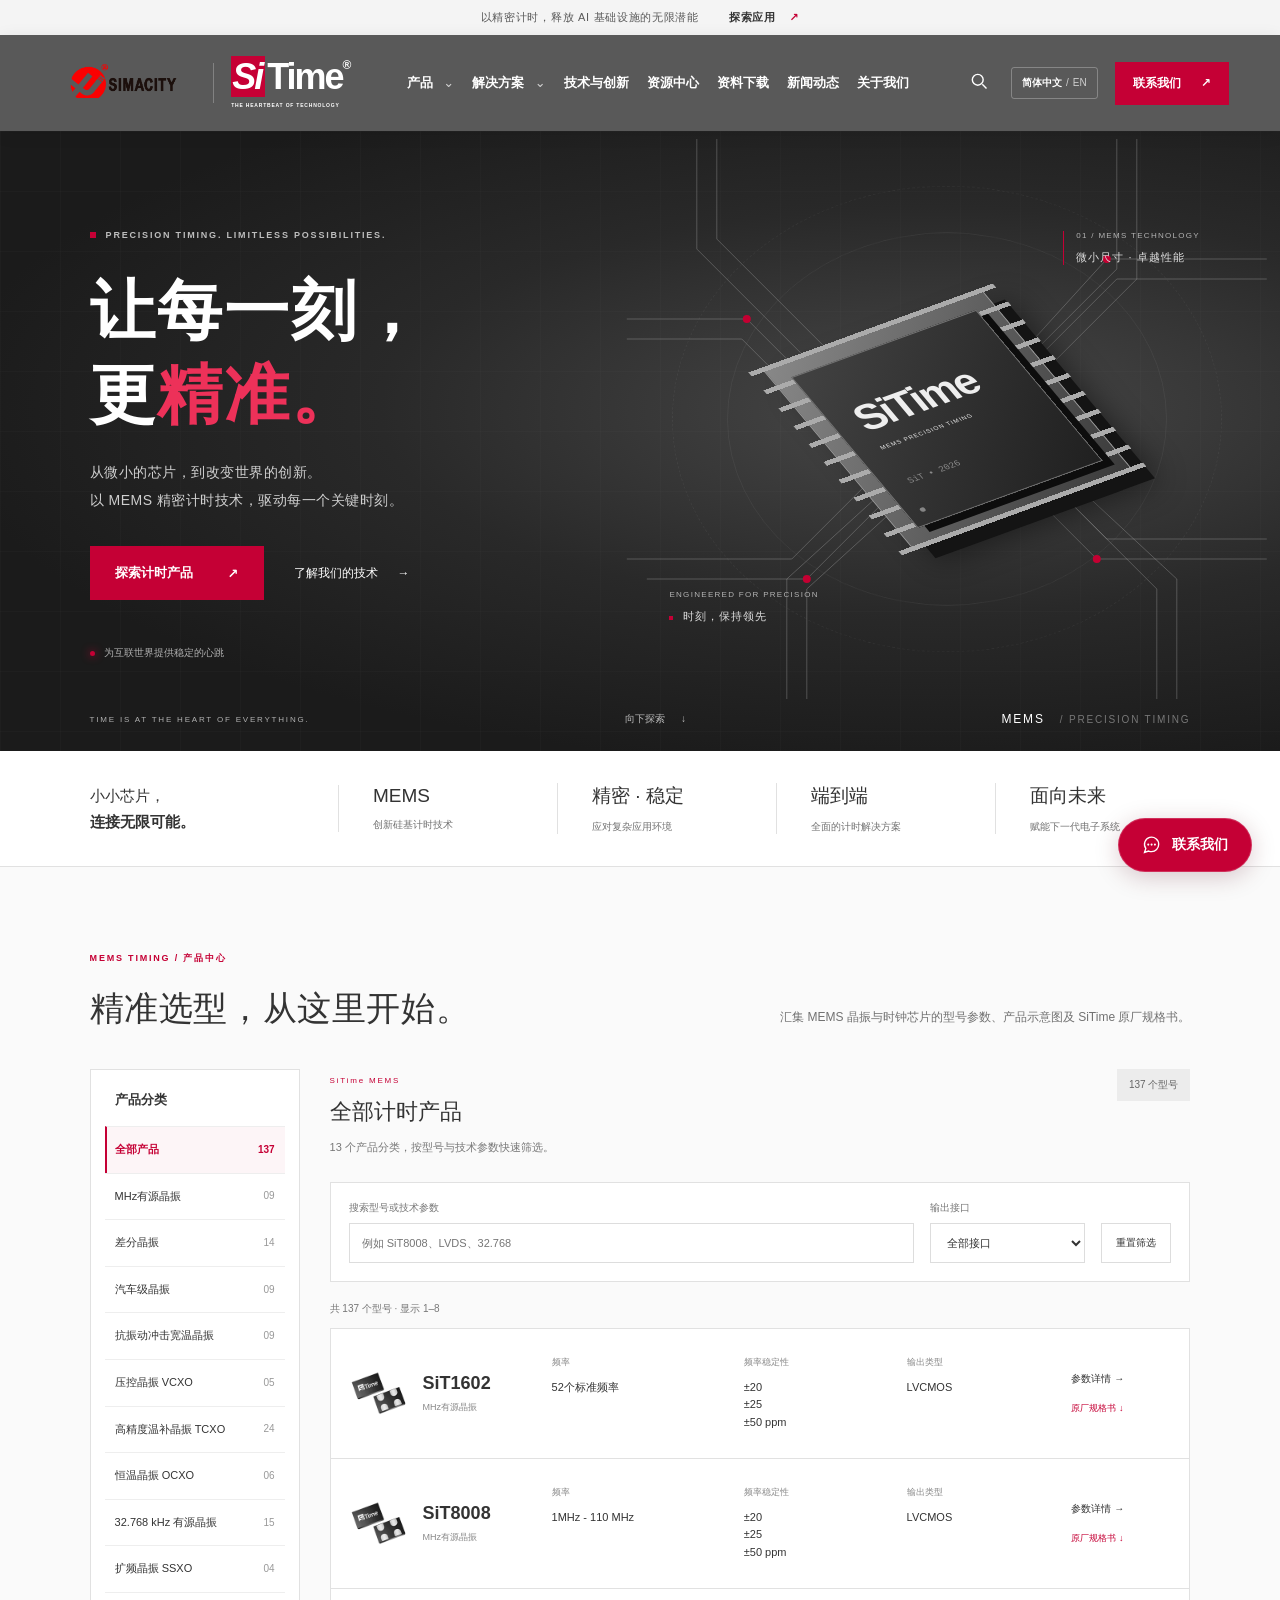
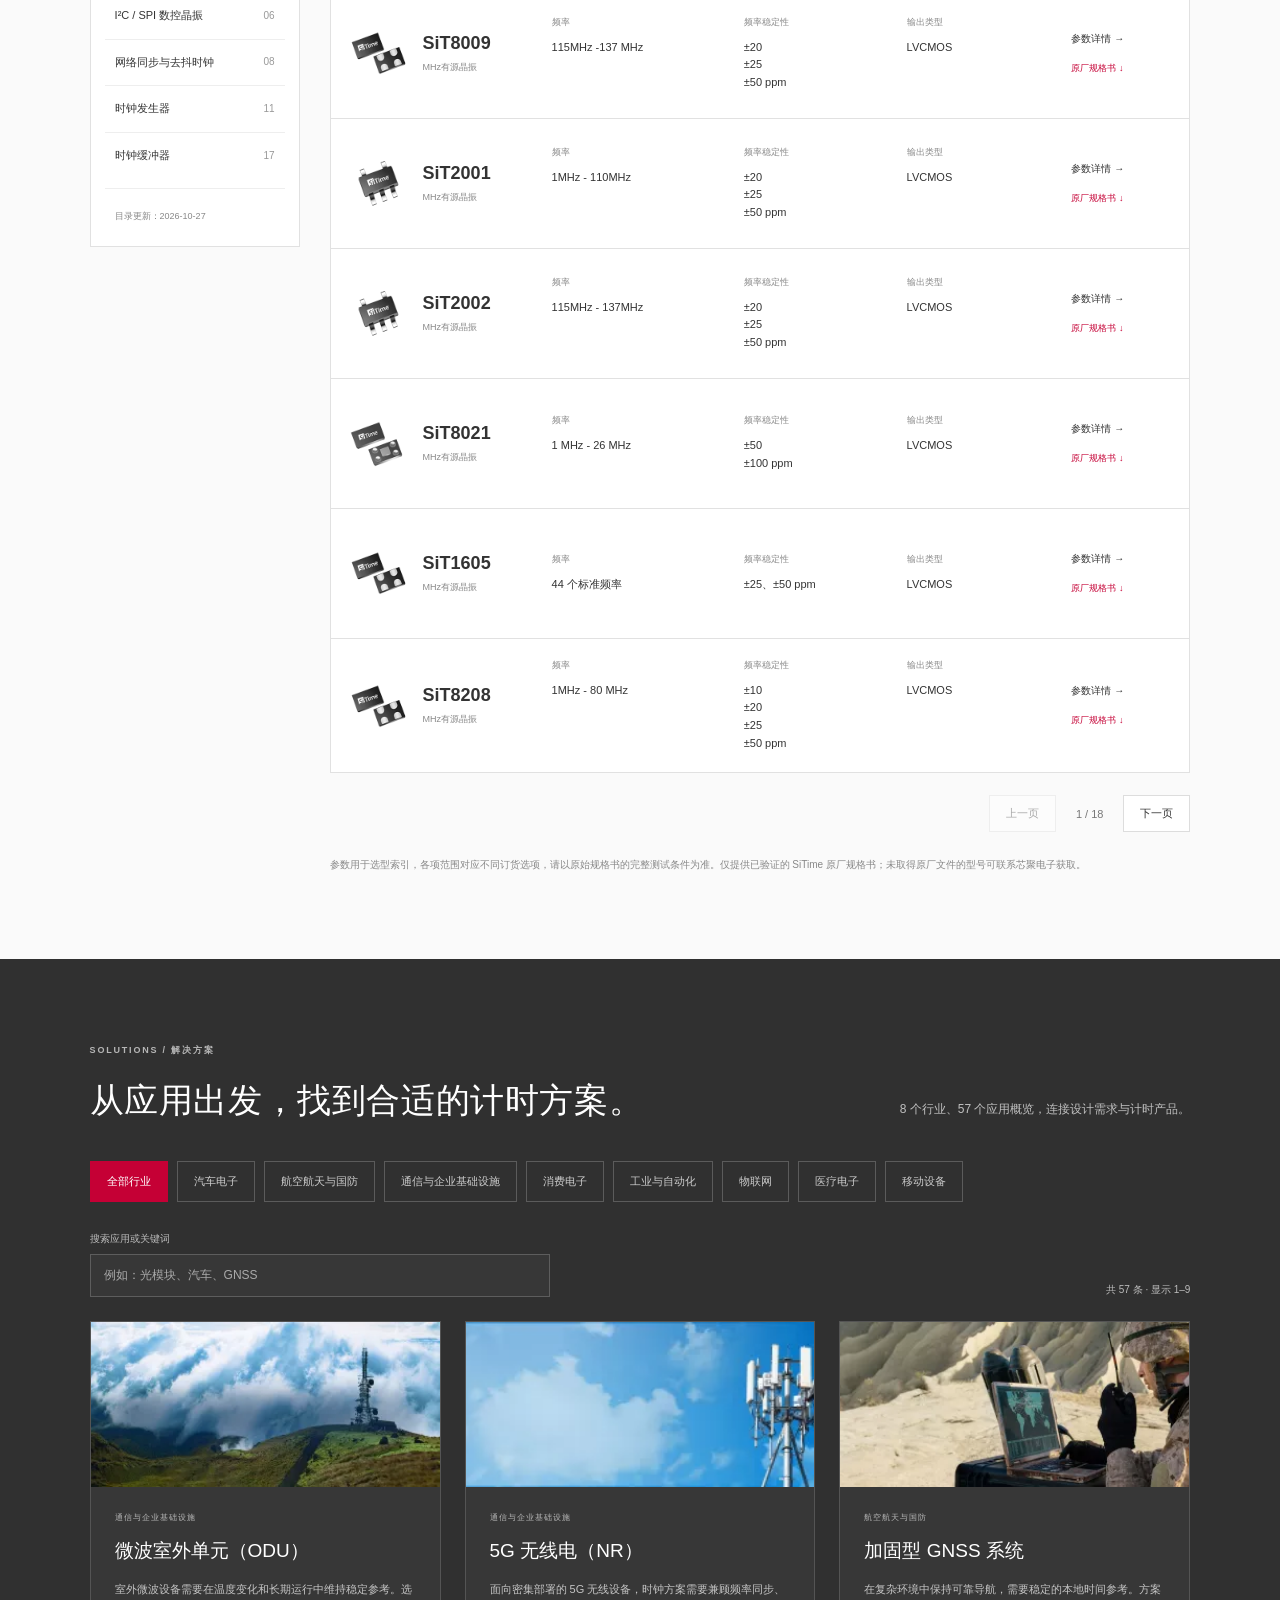
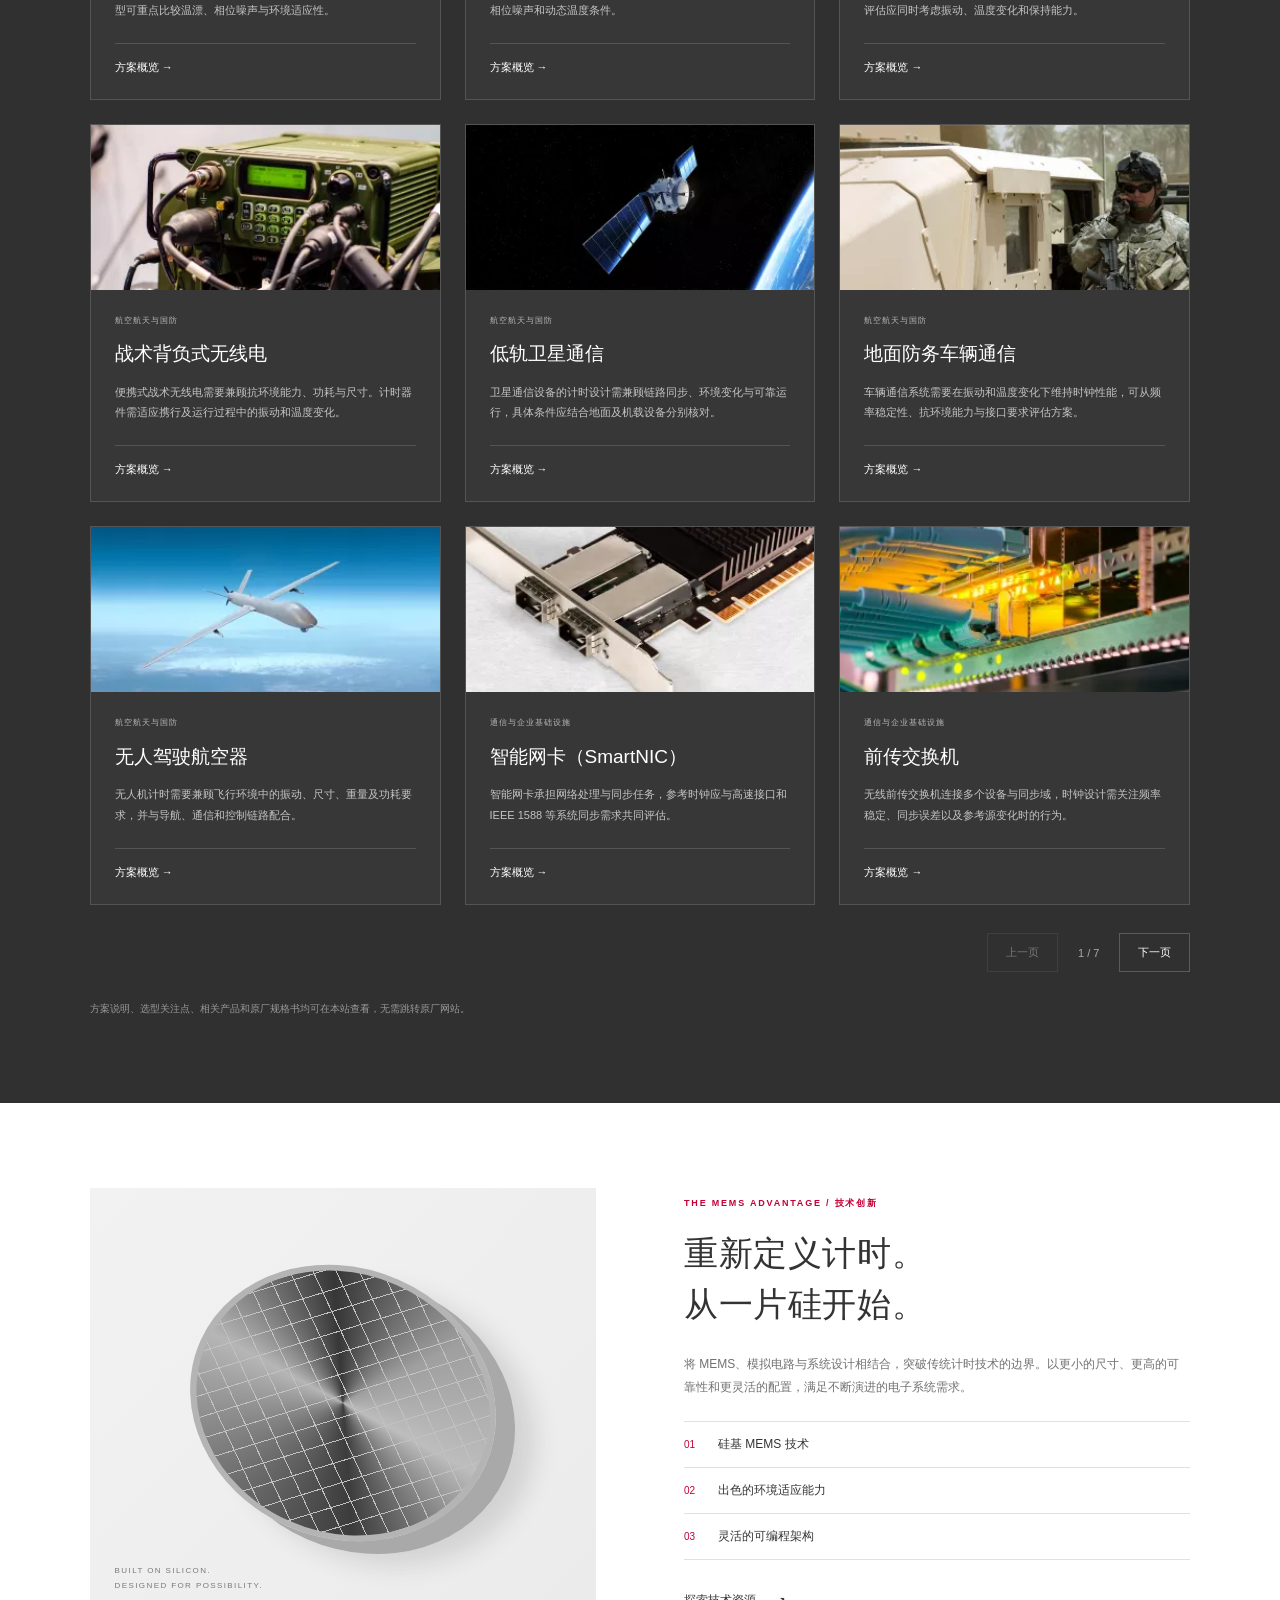
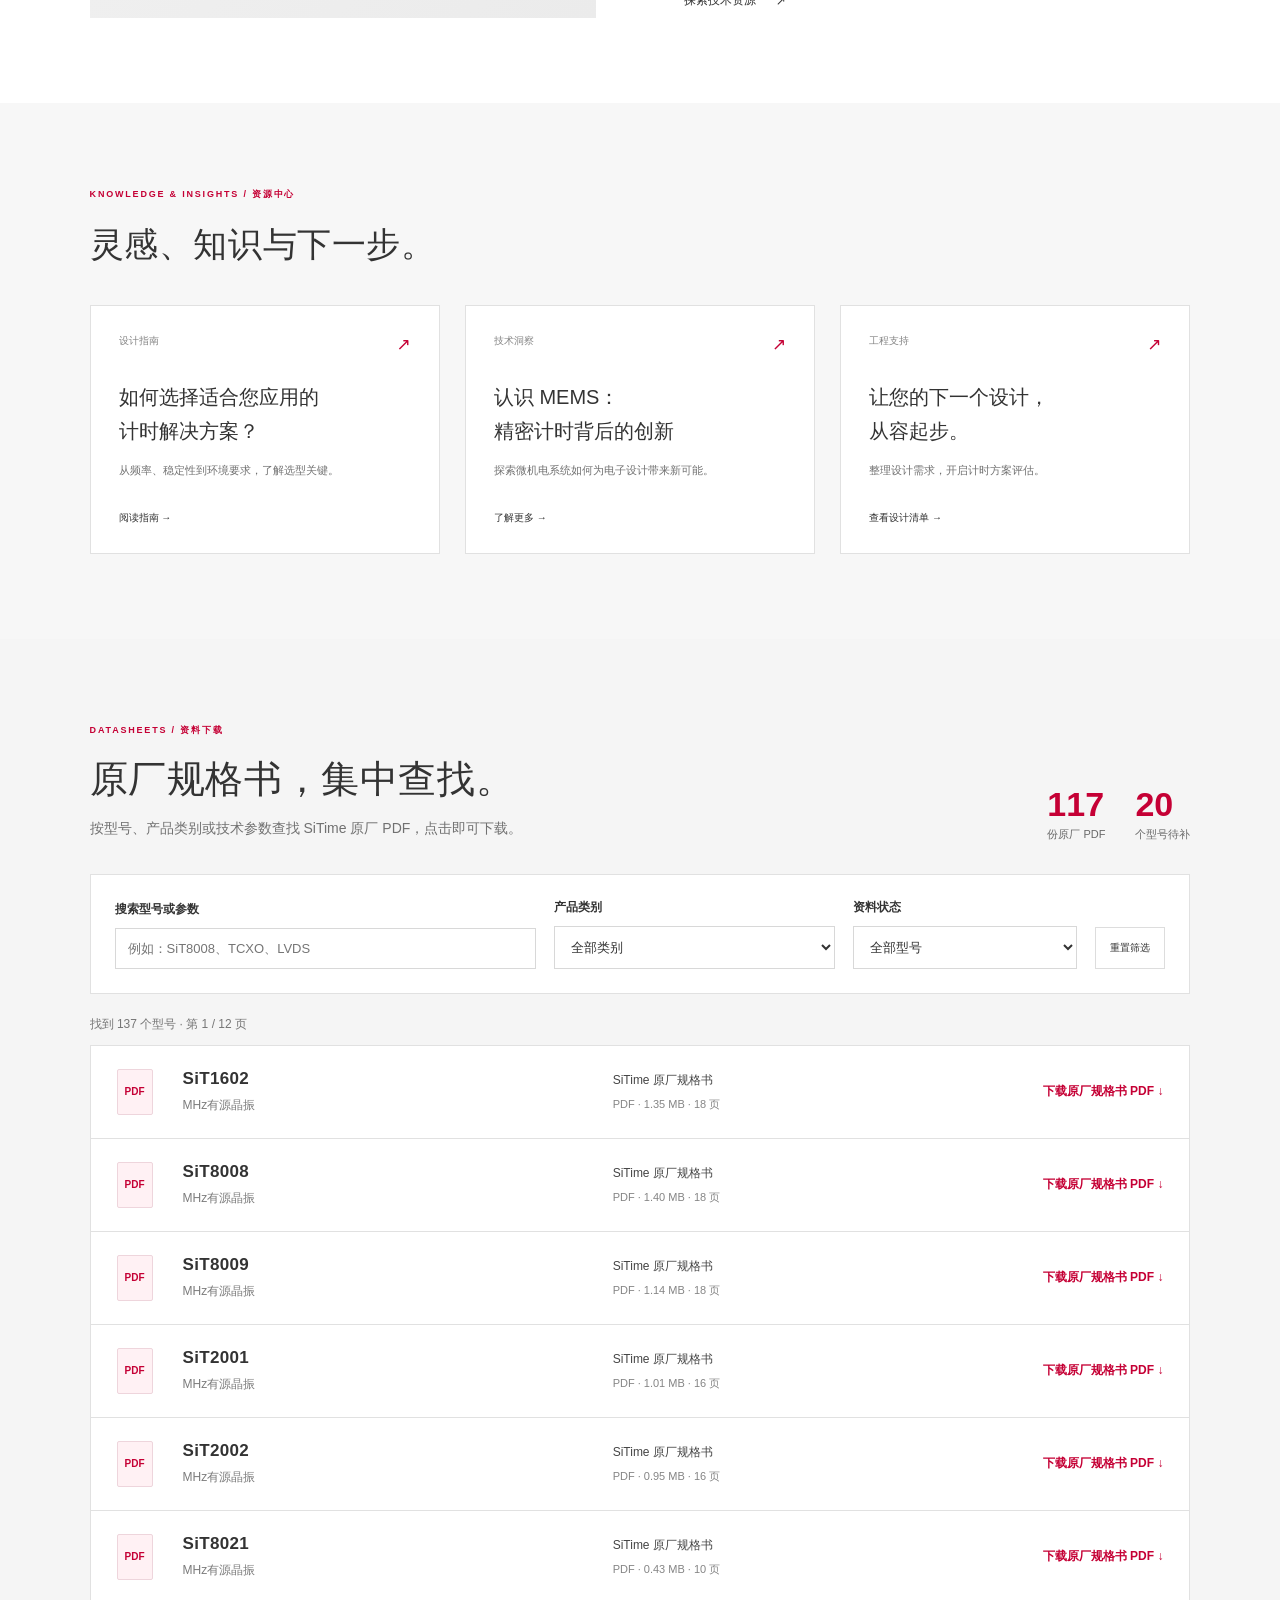
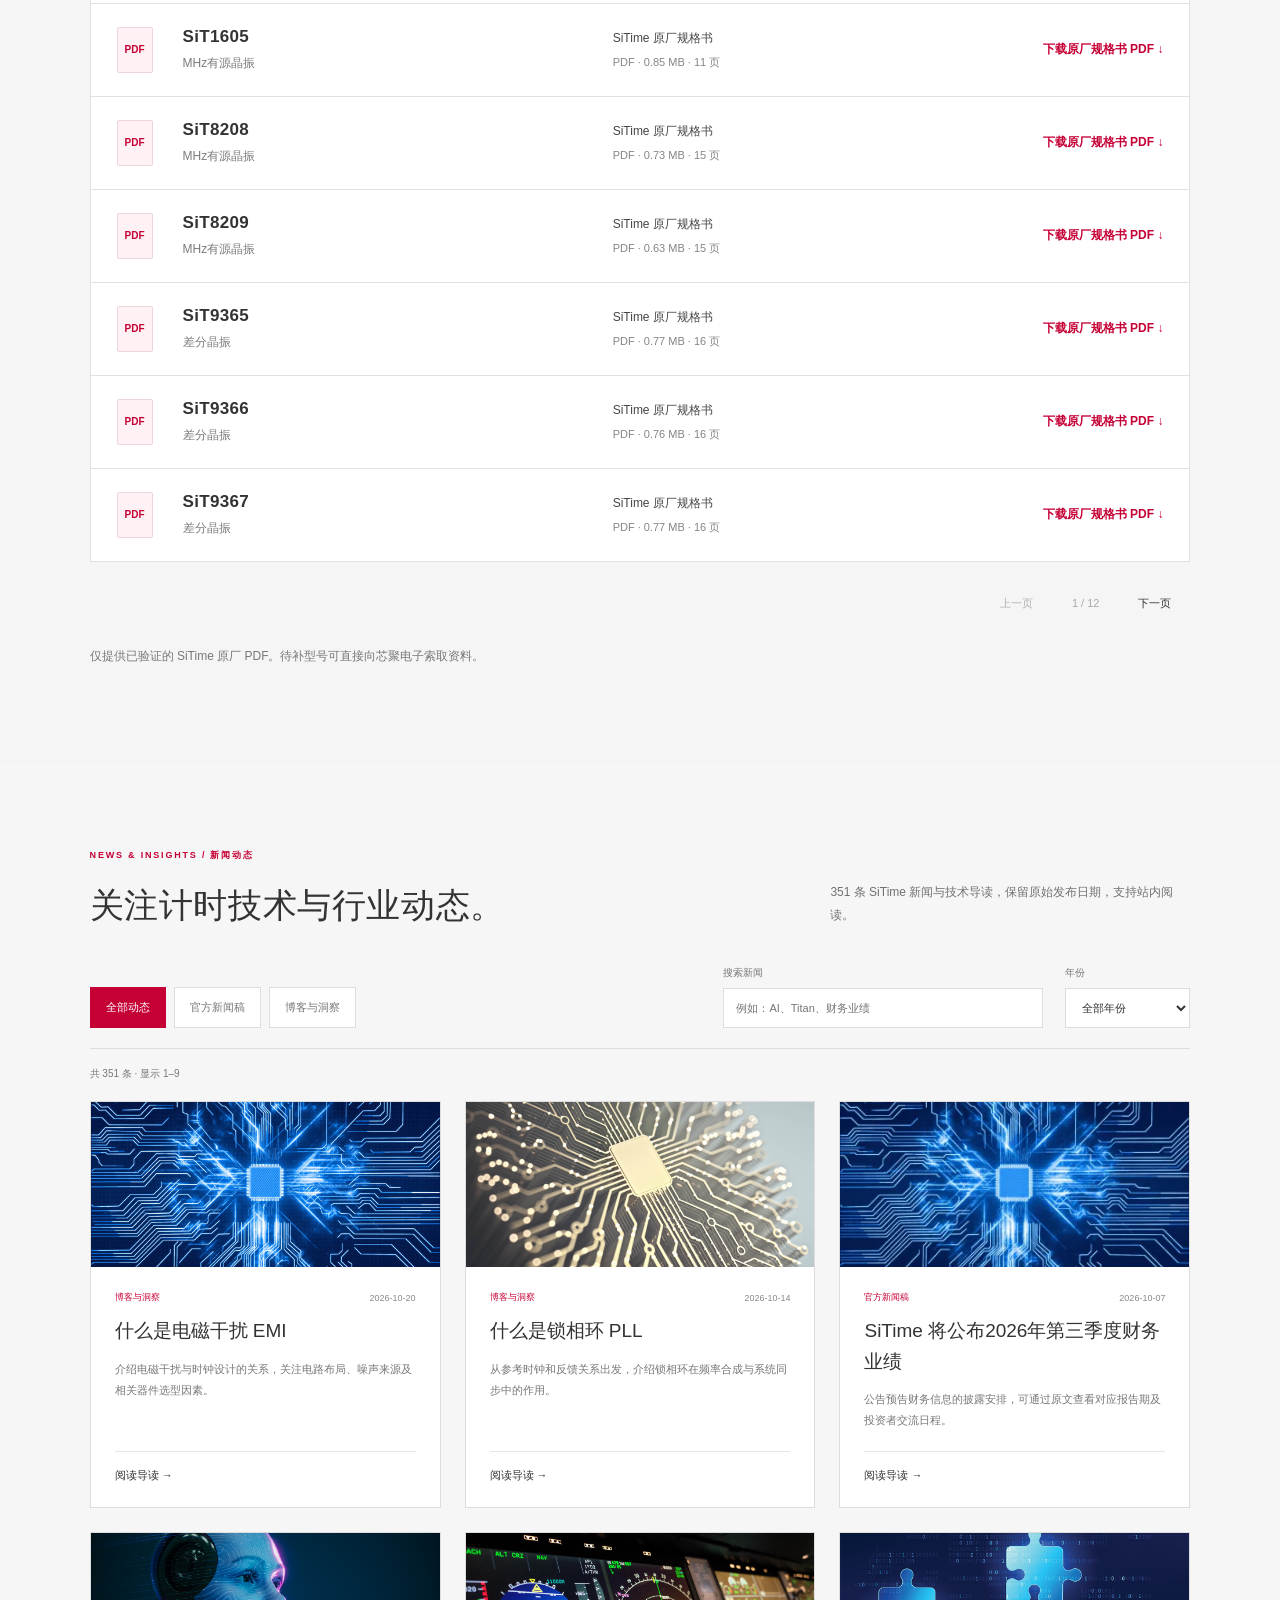
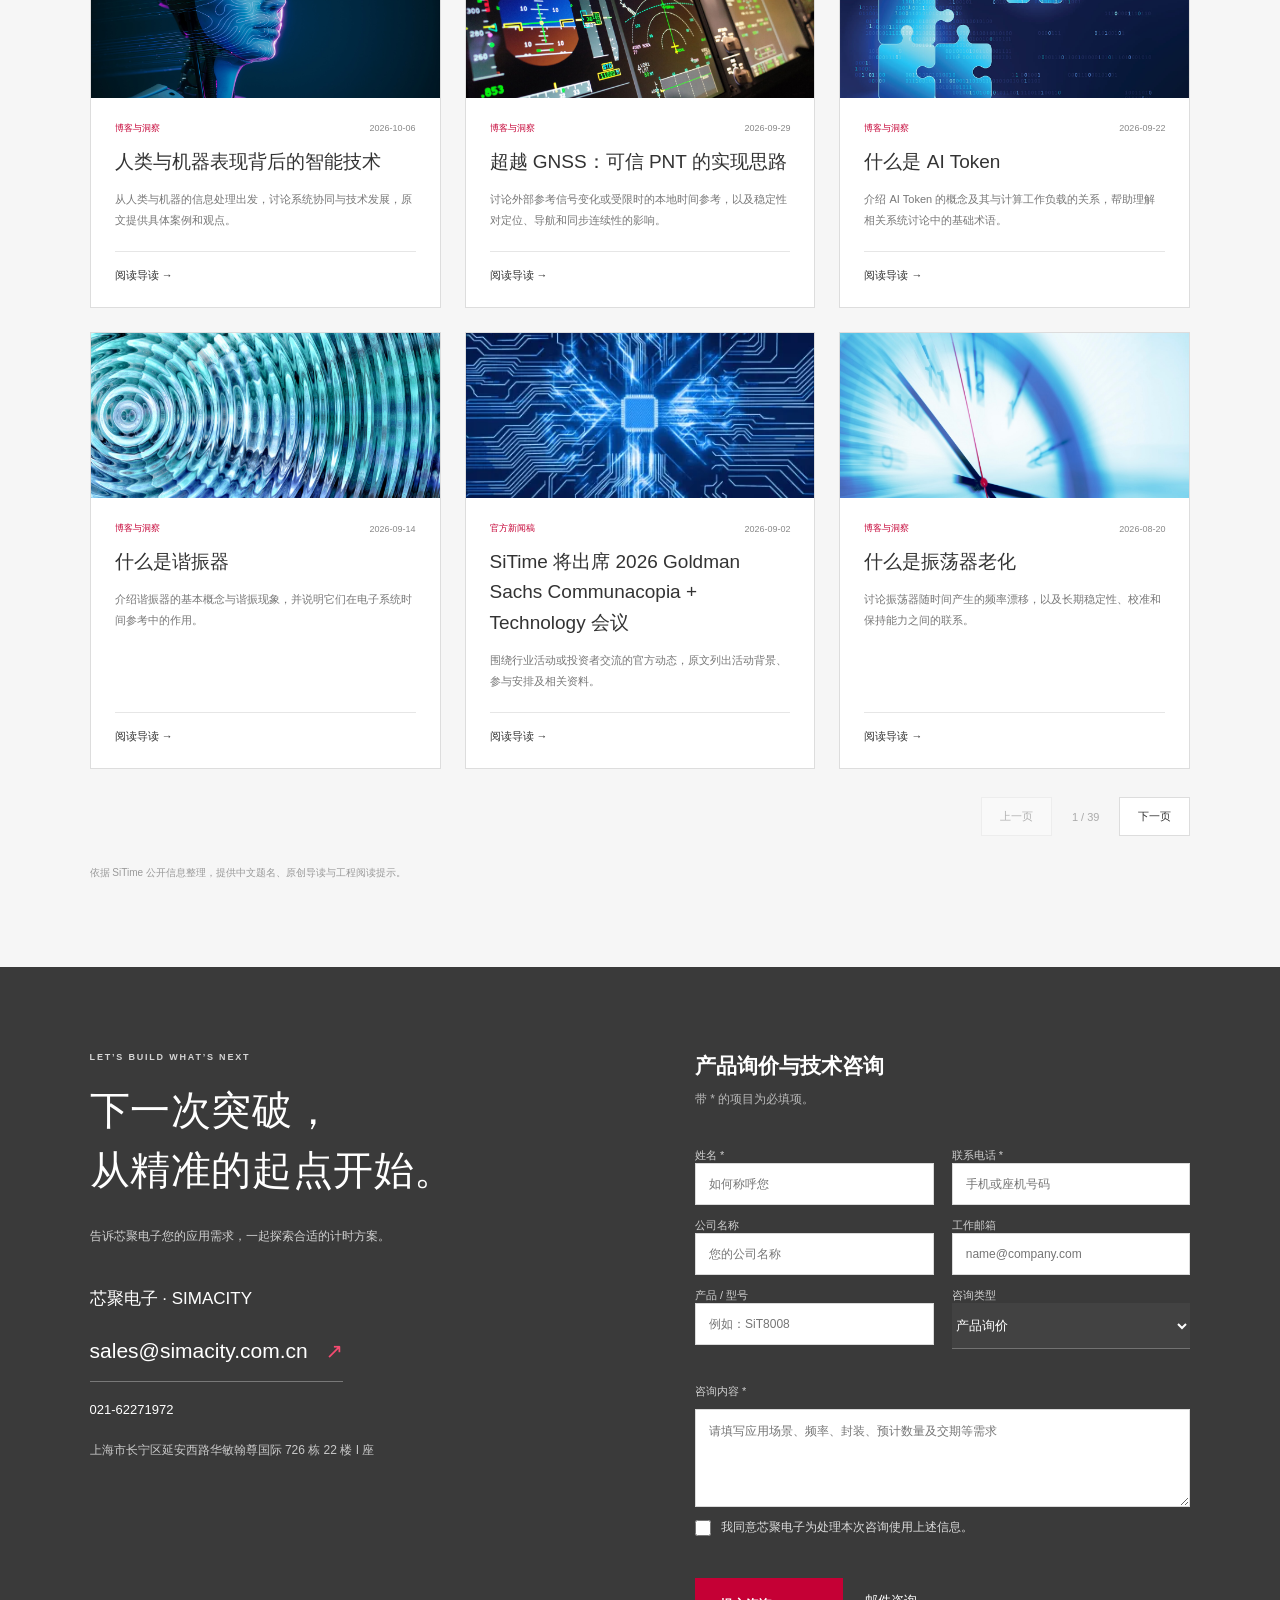
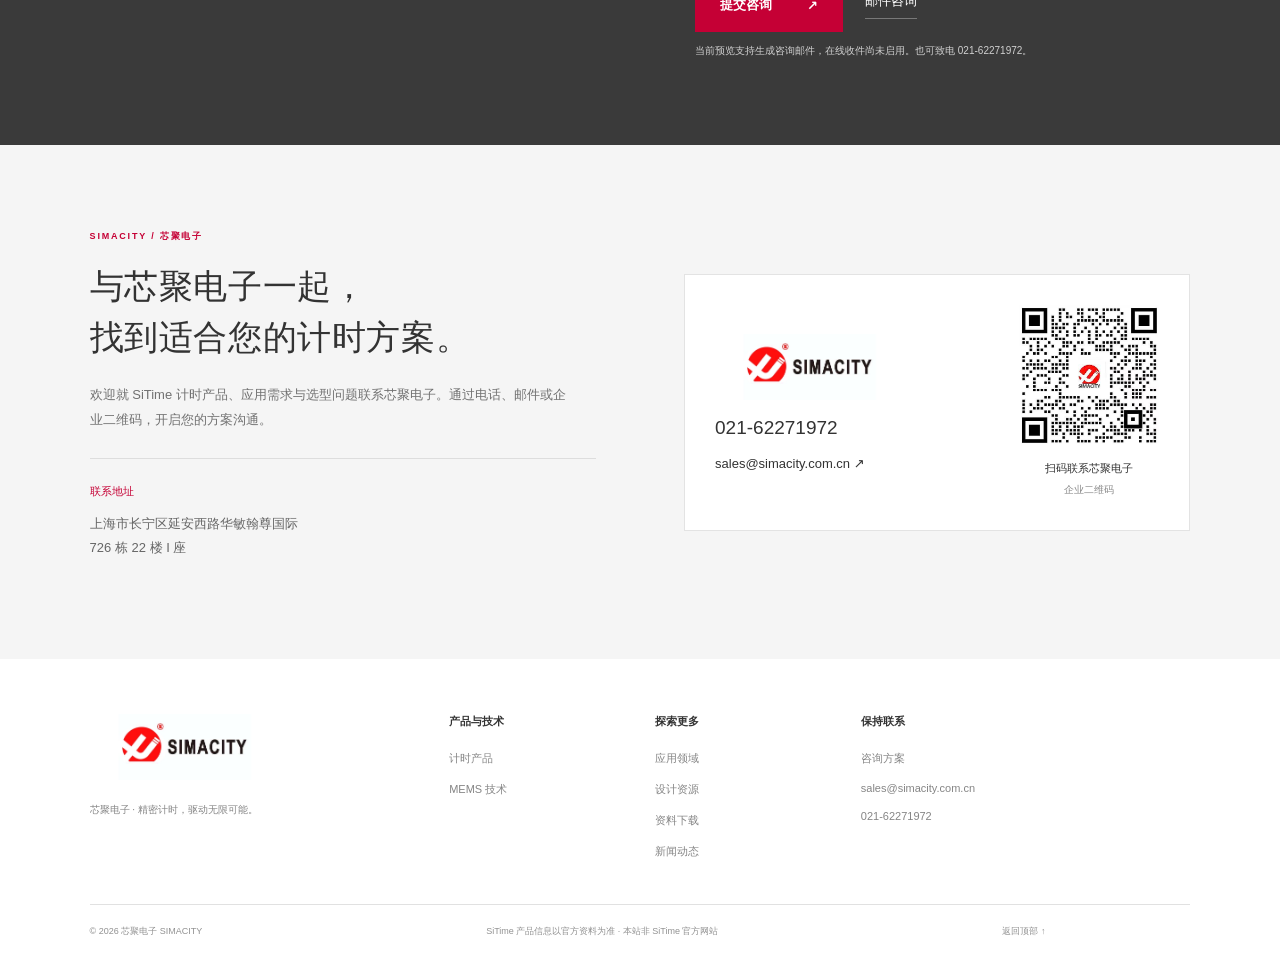
==== index.html @ cfc02233 "Build bilingual SiTime detail pages and production SEO for sitime-cn.com" ====
<!doctype html>
<html lang="zh-CN">
<head>
<meta charset="utf-8"><meta name="viewport" content="width=device-width, initial-scale=1">
<meta name="description" content="上海芯聚电子提供SiTime MEMS硅晶振、可编程振荡器、差分晶振、TCXO、OCXO等频率控制产品，支持型号查询、技术选型、规格书下载、替代型号推荐、现货询价及按需频率烧录服务。">
<title>SiTime中国官方代理商 | MEMS硅晶振、振荡器、TCXO、OCXO | 上海芯聚电子</title>

<link rel="stylesheet" href="styles.css">
<script defer src="i18n.js"></script>
<script defer src="site-assets.js"></script>
<script defer src="reading-data.js"></script>
<script defer src="reading-guide.js"></script>
<script defer src="catalog-data.js"></script>
<script defer src="content-data.js"></script>
<script defer src="app.js"></script>
<script defer src="site-pages-config.js"></script>
<script defer src="page-links.js"></script>
<script defer src="catalog.js"></script>
<script defer src="content.js"></script>
<script defer src="inquiry-config.js"></script>
<script defer src="inquiry.js"></script>
<script defer src="downloads.js"></script>
<script defer src="local-routes.js"></script>
</head>
<body>
<div class="announcement">以精密计时，释放 AI 基础设施的无限潜能 <a href="#applications">探索应用 <span>↗</span></a></div>
<header class="header"><div class="brand-pair"><a class="simacity-brand" href="#about" aria-label="芯聚电子 SIMACITY"><img src="[data-uri]" alt="芯聚电子 SIMACITY Logo" width="2126" height="740"></a><span class="brand-divider" aria-hidden="true"></span><a class="logo" href="#" aria-label="SiTime 首页"><em>Si</em>Time<span>®</span><small>THE HEARTBEAT OF TECHNOLOGY</small></a></div><button class="menu-toggle" aria-expanded="false" aria-controls="navigation" aria-label="打开导航">☰</button><nav id="navigation" aria-label="主导航"><a href="#products">产品 <span>⌄</span></a><a href="#applications">解决方案 <span>⌄</span></a><a href="#technology">技术与创新</a><a href="#resources">资源中心</a><a href="#downloads">资料下载</a><a href="#news">新闻动态</a><a href="#about">关于我们</a></nav><div class="nav-actions"><button id="search-open" aria-label="搜索产品"><svg width="20" height="20" viewBox="0 0 24 24" fill="none" stroke="currentColor" stroke-width="1.7"><circle cx="10.5" cy="10.5" r="6.5"/><path d="m16 16 5 5"/></svg></button><button type="button" class="language" data-language-toggle aria-label="切换到英文版 / Switch to English"><span data-language-zh class="active">简体中文</span><span aria-hidden="true"> / </span><span data-language-en>EN</span></button><a class="button small" href="#contact">联系我们 <span>↗</span></a></div></header>
<main>
<section class="hero" aria-labelledby="hero-title"><div class="hero-grid"></div><div class="hero-copy"><div class="eyebrow"><span></span> PRECISION TIMING. LIMITLESS POSSIBILITIES.</div><h1 id="hero-title">让每一刻，<br>更<span>精准。</span></h1><p>从微小的芯片，到改变世界的创新。<br>以 MEMS 精密计时技术，驱动每一个关键时刻。</p><div class="hero-buttons"><a class="button" href="#products">探索计时产品 <span>↗</span></a><a class="text-link" href="#technology">了解我们的技术 <span>→</span></a></div><div class="hero-note"><span class="pulse"></span> 为互联世界提供稳定的心跳</div></div>
<div class="chip-art" aria-label="MEMS 精密计时芯片示意"><div class="orb orb-one"></div><div class="orb orb-two"></div><svg class="circuit" viewBox="0 0 640 560" fill="none"><g stroke="#a2a2a2" stroke-opacity=".38"><path d="M0 180h120l110 110M20 440h160l100-100M640 120H480L380 230M640 420H470L360 310M70 0v110l150 150M510 0v140L400 250M160 560V440l110-100M550 560V440L410 310"/><path d="M0 200h115l110 110M0 420h165l100-100M640 140H490L390 240M640 400H480L370 290M90 0v100l140 140M490 0v130L380 240M180 560V450l110-100M530 560V450L390 310"/></g><g fill="#c40032"><circle cx="120" cy="180" r="4"/><circle cx="480" cy="120" r="4"/><circle cx="180" cy="440" r="4"/><circle cx="470" cy="420" r="4"/></g></svg><div class="chip-platform"><div class="chip-pins"></div><div class="chip"><span class="chip-brand">SiTime</span><span class="chip-model">MEMS PRECISION TIMING</span><span class="chip-code">SiT • 2026</span><i></i></div></div><div class="art-label label-one"><span>01 / MEMS TECHNOLOGY</span><b>微小尺寸 · 卓越性能</b></div><div class="art-label label-two"><span>ENGINEERED FOR PRECISION</span><b><i></i> 时刻，保持领先</b></div></div><div class="hero-bottom"><span>TIME IS AT THE HEART OF EVERYTHING.</span><a href="#intro">向下探索 <span>↓</span></a><span>MEMS <i>/ PRECISION TIMING</i></span></div></section>
<section class="trust-strip" id="intro"><p>小小芯片，<br><strong>连接无限可能。</strong></p><div><strong>MEMS</strong><span>创新硅基计时技术</span></div><div><strong>精密 · 稳定</strong><span>应对复杂应用环境</span></div><div><strong>端到端</strong><span>全面的计时解决方案</span></div><div><strong>面向未来</strong><span>赋能下一代电子系统</span></div></section>
<section class="section products" id="products" data-i18n-skip>
<div class="section-heading"><div><div class="eyebrow dark" data-catalog-text="eyebrow">MEMS TIMING / 产品中心</div><h2 data-catalog-text="heading">精准选型，从这里开始。</h2></div><p data-catalog-text="intro">汇集 MEMS 晶振与时钟芯片的型号参数、产品示意图及 SiTime 原厂规格书。</p></div>
<p class="detail-directory-link"><a href="/products/" data-independent-directory="product">浏览产品详情目录 →</a></p>
<div class="catalog-layout"><aside class="catalog-sidebar" aria-label="产品分类"><h3 data-catalog-text="categories">产品分类</h3><div id="catalog-categories"></div><div class="catalog-sidebar-note" data-catalog-text="updated">目录更新：2026-10-27</div></aside>
<div class="catalog-main"><div class="catalog-context"><div><span class="catalog-kicker">SiTime MEMS</span><h3 id="catalog-category-title">全部产品</h3><p id="catalog-category-description"></p></div><span id="catalog-total" class="catalog-total"></span></div>
<div class="catalog-tools"><div class="catalog-search"><label for="catalog-search" data-catalog-text="searchLabel">搜索型号或技术参数</label><input type="search" id="catalog-search" placeholder="例如 SiT8008、LVDS、32.768" autocomplete="off"></div><div class="catalog-output"><label for="catalog-output" data-catalog-text="outputLabel">输出接口</label><select id="catalog-output"><option value="all">全部接口</option><option value="LVCMOS">LVCMOS</option><option value="LVDS">LVDS</option><option value="LVPECL">LVPECL</option><option value="HCSL">HCSL</option><option value="CML">CML</option><option value="FlexSwing">FlexSwing</option><option value="Sinewave">Sinewave</option></select></div><button class="catalog-reset" id="catalog-reset" type="button">重置筛选</button></div>
<div id="catalog-result-status" class="catalog-result-status" role="status" aria-live="polite" aria-atomic="true"></div>
<div id="catalog-list" class="catalog-list"></div><div id="catalog-pagination" class="catalog-pagination" aria-label="产品分页"></div>
<p class="catalog-disclaimer" data-catalog-text="disclaimer">参数用于选型索引，各项范围对应不同订货选项，请以原始规格书的完整测试条件为准。仅提供已验证的 SiTime 原厂规格书；未取得原厂文件的型号可联系芯聚电子获取。</p>
</div></div><noscript>请启用 JavaScript 查看产品目录，或访问 <a href="mailto:sales@simacity.com.cn">芯聚电子获取产品资料</a>。</noscript></section>
<section class="applications section editorial-solutions" id="applications" data-i18n-skip>
<div class="section-heading"><div><div class="eyebrow" data-editorial-label="solutionsEyebrow">SOLUTIONS / 解决方案</div><h2 data-editorial-label="solutionsHeading">从应用出发，找到合适的计时方案。</h2></div><p data-editorial-label="solutionsIntro">整理 SiTime 原厂的行业与应用资料，连接设计需求与计时产品。</p></div>
<p class="detail-directory-link"><a href="/solutions/" data-independent-directory="solution">浏览全部方案详情 →</a></p>
<div id="industry-filters" class="industry-filters" role="group" aria-label="解决方案行业"></div>
<div class="solution-overview" id="solution-overview"></div>
<div class="editorial-tools"><div><label for="solution-query" data-editorial-label="solutionSearch">搜索应用或关键词</label><input id="solution-query" type="search" placeholder="例如：光模块、汽车、GNSS" autocomplete="off"></div><span id="solution-status" role="status" aria-live="polite"></span></div>
<div id="solution-grid" class="solution-grid"></div><div id="solution-pagination" class="editorial-pagination"></div>
<p class="editorial-source-note" data-editorial-label="solutionNote">方案说明、选型关注点、相关产品和原厂规格书均可在本站查看，无需跳转原厂网站。</p>
</section>
<section class="technology section" id="technology"><div class="tech-art"><div class="wafer"></div><span>BUILT ON SILICON.<br>DESIGNED FOR POSSIBILITY.</span></div><div class="tech-copy"><div class="eyebrow dark">THE MEMS ADVANTAGE / 技术创新</div><h2>重新定义计时。<br>从一片硅开始。</h2><p>将 MEMS、模拟电路与系统设计相结合，突破传统计时技术的边界。以更小的尺寸、更高的可靠性和更灵活的配置，满足不断演进的电子系统需求。</p><div class="tech-points"><span>01 <b>硅基 MEMS 技术</b></span><span>02 <b>出色的环境适应能力</b></span><span>03 <b>灵活的可编程架构</b></span></div><a class="text-link dark-link" href="#resources">探索技术资源 <span>↗</span></a></div></section>
<section class="section resources" id="resources"><div class="section-heading"><div><div class="eyebrow dark">KNOWLEDGE & INSIGHTS / 资源中心</div><h2>灵感、知识与下一步。</h2></div></div><div class="resource-grid"><button data-resource="guide"><span>设计指南 <i>↗</i></span><h3>如何选择适合您应用的<br>计时解决方案？</h3><p>从频率、稳定性到环境要求，了解选型关键。</p><small>阅读指南 →</small></button><button data-resource="mems"><span>技术洞察 <i>↗</i></span><h3>认识 MEMS：<br>精密计时背后的创新</h3><p>探索微机电系统如何为电子设计带来新可能。</p><small>了解更多 →</small></button><button data-resource="support"><span>工程支持 <i>↗</i></span><h3>让您的下一个设计，<br>从容起步。</h3><p>整理设计需求，开启计时方案评估。</p><small>查看设计清单 →</small></button></div></section>
<section class="section downloads-center" id="downloads" aria-labelledby="downloads-title" data-i18n-skip>
<div class="downloads-heading"><div><div class="eyebrow dark">DATASHEETS / 资料下载</div><h2 id="downloads-title">原厂规格书，集中查找。</h2><p id="downloads-intro">按型号、产品类别或技术参数查找 SiTime 原厂 PDF，点击即可下载。</p></div><div class="downloads-totals" id="downloads-totals"></div></div>
<div class="download-tools"><div><label for="download-query" id="download-query-label">搜索型号或参数</label><input type="search" id="download-query" placeholder="例如：SiT8008、TCXO、LVDS" autocomplete="off"></div><div><label for="download-category" id="download-category-label">产品类别</label><select id="download-category"></select></div><div><label for="download-availability" id="download-availability-label">资料状态</label><select id="download-availability"></select></div><button type="button" class="catalog-reset" id="download-reset">重置筛选</button></div>
<div class="download-status" id="download-status" role="status" aria-live="polite"></div>
<div id="download-list" class="download-list"></div><nav id="download-pagination" class="editorial-pagination" aria-label="下载中心分页"></nav>
<p class="download-note" id="download-note">仅提供已验证的 SiTime 原厂 PDF。待补型号可直接向芯聚电子索取资料。</p>
<noscript><p>请启用 JavaScript 查找资料，或联系 sales@simacity.com.cn 获取规格书。</p></noscript>
</section>
<section class="section editorial-news" id="news" data-i18n-skip>
<div class="section-heading"><div><div class="eyebrow dark" data-editorial-label="newsEyebrow">NEWS & INSIGHTS / 新闻动态</div><h2 data-editorial-label="newsHeading">关注计时技术与行业动态。</h2></div><p data-editorial-label="newsIntro">SiTime 新闻与技术导读，保留原始发布日期，支持站内阅读。</p></div>
<p class="detail-directory-link"><a href="/news/" data-independent-directory="news">浏览新闻详情目录 →</a></p>
<div class="news-tools"><div id="news-type-filters" class="news-type-filters" role="group" aria-label="新闻类型"></div><div class="news-query-field"><label for="news-query" data-editorial-label="newsSearch">搜索新闻</label><input id="news-query" type="search" placeholder="例如：AI、Titan、财务业绩" autocomplete="off"></div><div><label for="news-year" data-editorial-label="newsYear">年份</label><select id="news-year"></select></div></div>
<div id="news-status" class="news-status" role="status" aria-live="polite"></div><div id="news-grid" class="news-grid"></div><div id="news-pagination" class="editorial-pagination"></div>
<p class="editorial-source-note" data-editorial-label="newsNote">依据 SiTime 公开信息整理，提供中文题名、原创导读与工程阅读提示。</p>
</section>
<section class="contact section" id="contact"><div><div class="eyebrow">LET’S BUILD WHAT’S NEXT</div><h2>下一次突破，<br>从精准的起点开始。</h2><p>告诉芯聚电子您的应用需求，一起探索合适的计时方案。</p><address class="contact-details"><strong>芯聚电子 · SIMACITY</strong><a href="mailto:sales@simacity.com.cn">sales@simacity.com.cn <span>↗</span></a><a href="tel:+862162271972">021-62271972</a><span>上海市长宁区延安西路华敏翰尊国际 726 栋 22 楼 I 座</span></address></div><form id="contact-form" name="sitime-product-inquiry" method="POST" action="inquiry-received.html" data-netlify="true" netlify-honeypot="bot-field">
<input type="hidden" name="form-name" value="sitime-product-inquiry">
<input type="hidden" name="language" value="zh" id="contact-language">
<p class="inquiry-honeypot" aria-hidden="true"><label>请勿填写此字段<input name="bot-field" tabindex="-1" autocomplete="off"></label></p>
<div class="inquiry-heading"><h3>产品询价与技术咨询</h3><p>带 * 的项目为必填项。</p></div>
<div class="inquiry-row"><div><label for="contact-name">姓名 *</label><input id="contact-name" name="name" autocomplete="name" placeholder="如何称呼您" required maxlength="80"></div><div><label for="contact-phone">联系电话 *</label><input id="contact-phone" name="phone" type="tel" autocomplete="tel" placeholder="手机或座机号码" required maxlength="40"></div></div>
<div class="inquiry-row"><div><label for="contact-company">公司名称</label><input id="contact-company" name="company" autocomplete="organization" placeholder="您的公司名称" maxlength="160"></div><div><label for="contact-email">工作邮箱</label><input id="contact-email" type="email" name="email" autocomplete="email" placeholder="name@company.com" maxlength="254"></div></div>
<div class="inquiry-row"><div><label for="contact-product">产品 / 型号</label><input id="contact-product" name="product" placeholder="例如：SiT8008" maxlength="300"></div><div><label for="contact-type">咨询类型</label><select id="contact-type" name="request-type"><option value="inquiry">产品询价</option><option value="sample">样品申请</option><option value="technical">技术选型</option><option value="datasheet">索取规格书</option><option value="programming">频率烧录咨询</option></select></div></div>
<label for="contact-needs">咨询内容 *</label><textarea id="contact-needs" name="needs" rows="5" placeholder="请填写应用场景、频率、封装、预计数量及交期等需求" required maxlength="3000"></textarea>
<label class="inquiry-consent" for="contact-consent"><input type="checkbox" id="contact-consent" name="consent" value="agreed" required><span>我同意芯聚电子为处理本次咨询使用上述信息。</span></label>
<div class="inquiry-actions"><button class="button" id="inquiry-submit" type="submit">提交咨询 <span>↗</span></button><button class="inquiry-mail" id="inquiry-email" type="button">邮件咨询</button></div>
<p class="form-status" id="inquiry-status" role="status" aria-live="polite"></p>
<p class="form-note" id="inquiry-note">咨询由芯聚电子受理。预览环境支持生成邮件；在线提交将在正式站启用收件后开放。</p>
<noscript><p>如无法提交，请致电 021-62271972，或发送邮件至 sales@simacity.com.cn。</p></noscript>
</form></section>
<section class="section company" id="about"><div><div class="eyebrow dark">SIMACITY / 芯聚电子</div><h2>与芯聚电子一起，<br>找到适合您的计时方案。</h2><p>欢迎就 SiTime 计时产品、应用需求与选型问题联系芯聚电子。通过电话、邮件或企业二维码，开启您的方案沟通。</p><div class="company-location"><span>联系地址</span><p>上海市长宁区延安西路华敏翰尊国际<br>726 栋 22 楼 I 座</p></div></div><div class="company-connect"><div class="company-contact"><img src="[data-uri]" alt="芯聚电子 SIMACITY" width="850" height="296" loading="lazy"><a href="tel:+862162271972">021-62271972</a><a href="mailto:sales@simacity.com.cn">sales@simacity.com.cn ↗</a></div><figure class="company-qr"><img src="[data-uri]" alt="芯聚电子企业二维码，扫码联系芯聚电子" width="494" height="505"><figcaption>扫码联系芯聚电子<br><span>企业二维码</span></figcaption></figure></div></section></main><footer><div class="footer-top"><div><a class="footer-simacity" href="#about"><img src="[data-uri]" alt="芯聚电子 SIMACITY" width="850" height="296" loading="lazy"></a><p>芯聚电子 · 精密计时，驱动无限可能。</p></div><div><b>产品与技术</b><a href="#products">计时产品</a><a href="#technology">MEMS 技术</a></div><div><b>探索更多</b><a href="#applications">应用领域</a><a href="#resources">设计资源</a><a href="#downloads">资料下载</a><a href="#news">新闻动态</a></div><div><b>保持联系</b><a href="#contact">咨询方案</a><a href="mailto:sales@simacity.com.cn">sales@simacity.com.cn</a><a href="tel:+862162271972">021-62271972</a></div></div><div class="footer-bottom"><span>© 2026 芯聚电子 SIMACITY</span><span>SiTime 产品信息以官方资料为准 · 本站非 SiTime 官方网站</span><a href="#">返回顶部 ↑</a></div></footer>
<dialog id="content-dialog"><button class="dialog-close" aria-label="关闭弹窗">×</button><div id="dialog-content"></div></dialog>
<dialog id="search-dialog"><button class="dialog-close" aria-label="关闭搜索">×</button><h2>寻找您的计时方案</h2><label for="site-search">搜索产品或应用</label><input id="site-search" type="search" placeholder="试试“振荡器”或“汽车”" autocomplete="off"><div id="search-results" aria-live="polite"></div></dialog>
<div class="floating-contact">
<section class="contact-panel" id="floating-contact-panel" aria-labelledby="floating-contact-title" hidden>
<button type="button" class="contact-panel-close" aria-label="关闭联系方式">×</button>
<div class="eyebrow dark">SIMACITY / 芯聚电子</div><h2 id="floating-contact-title">联系我们</h2><p class="contact-panel-intro">产品咨询与选型沟通，欢迎联系芯聚电子。</p>
<a class="contact-panel-link" href="tel:+862162271972"><span>联系电话</span><strong>021-62271972</strong><i aria-hidden="true">↗</i></a>
<a class="contact-panel-link" href="mailto:sales@simacity.com.cn"><span>电子邮箱</span><strong>sales@simacity.com.cn</strong><i aria-hidden="true">↗</i></a>
<figure class="contact-panel-qr"><img src="[data-uri]" alt="芯聚电子企业二维码，扫码联系" width="494" height="505"><figcaption>扫码联系芯聚电子</figcaption></figure>
</section>
<button type="button" class="floating-contact-button" id="floating-contact-toggle" aria-controls="floating-contact-panel" aria-expanded="false"><svg width="20" height="20" viewBox="0 0 24 24" fill="none" stroke="currentColor" stroke-width="1.6" aria-hidden="true"><path d="M20 11.5a8.5 8.5 0 0 1-8.5 8.5 9 9 0 0 1-3.5-.7L3 21l1.6-5A8.5 8.5 0 1 1 20 11.5Z"/><path d="M7.5 11.5h.01m4 0h.01m4 0h.01" stroke-width="2.5" stroke-linecap="round"/></svg><span>联系我们</span></button>
</div>
</body></html>
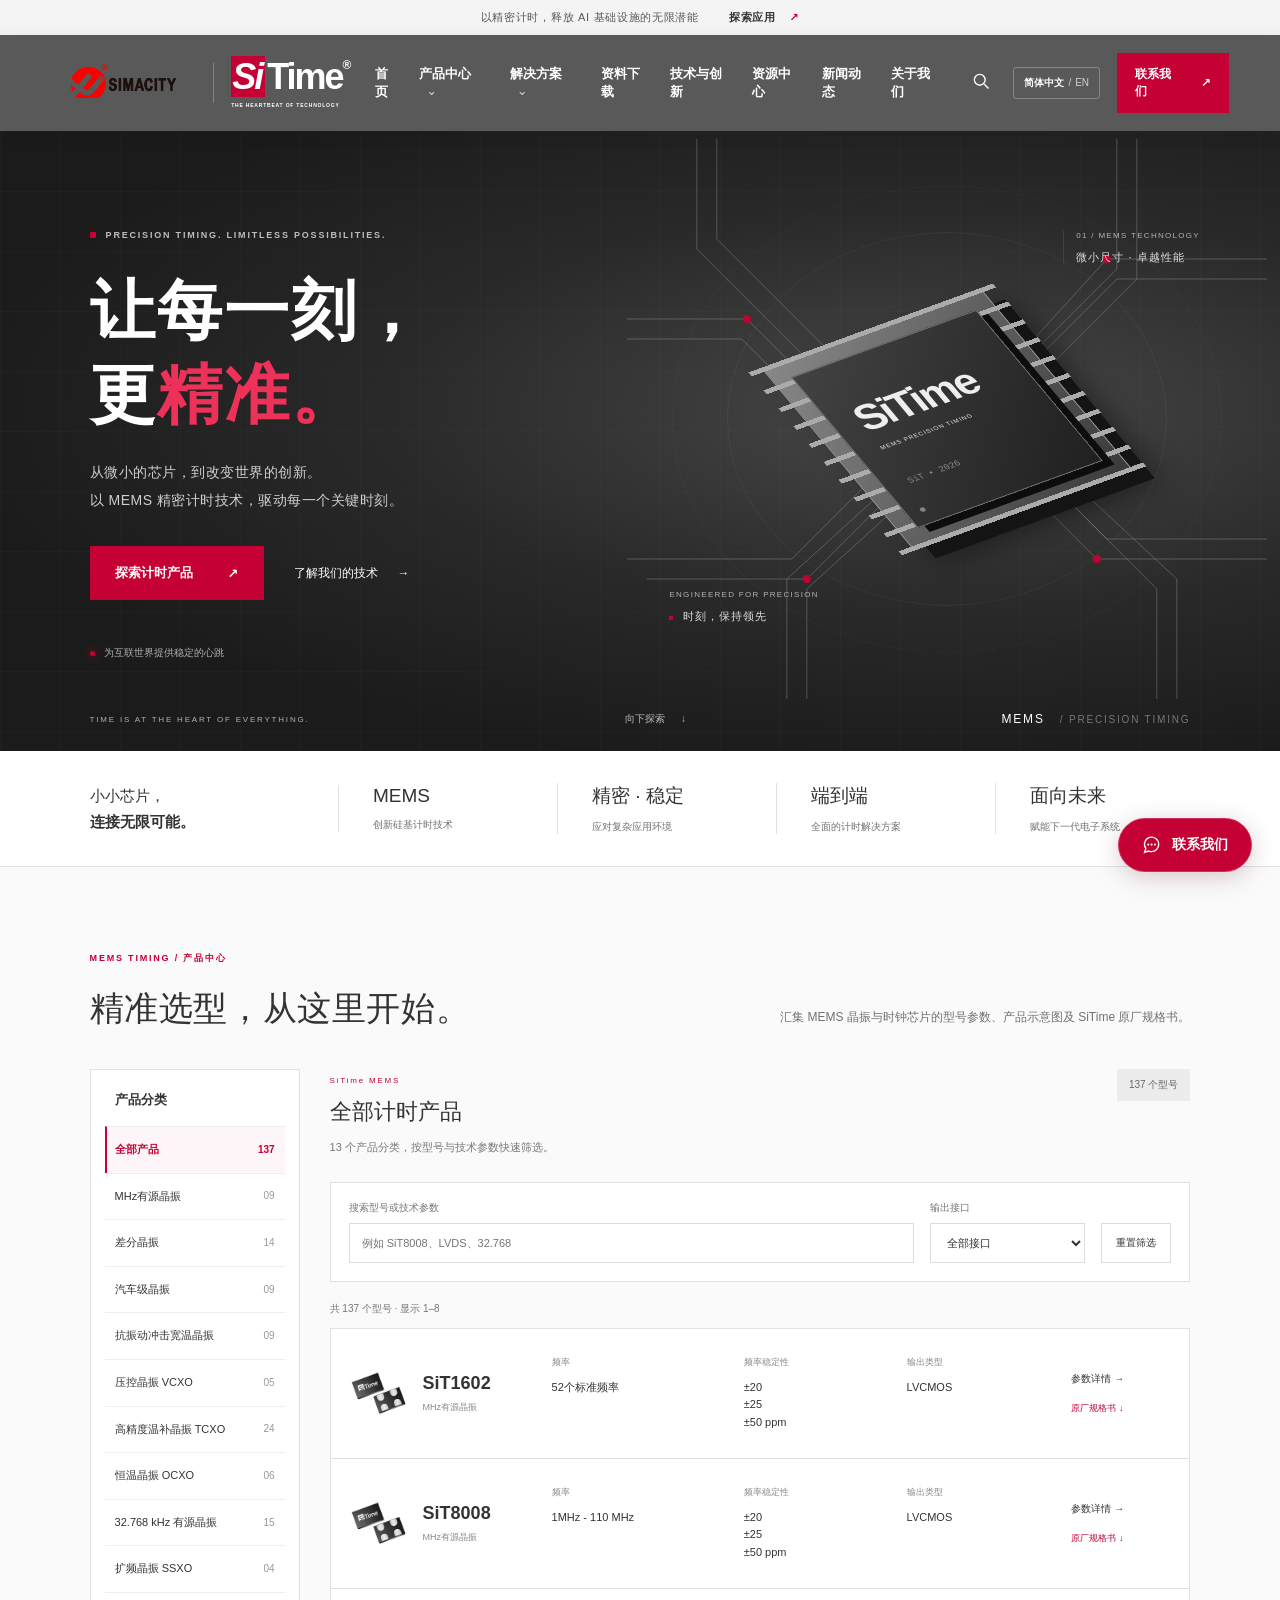
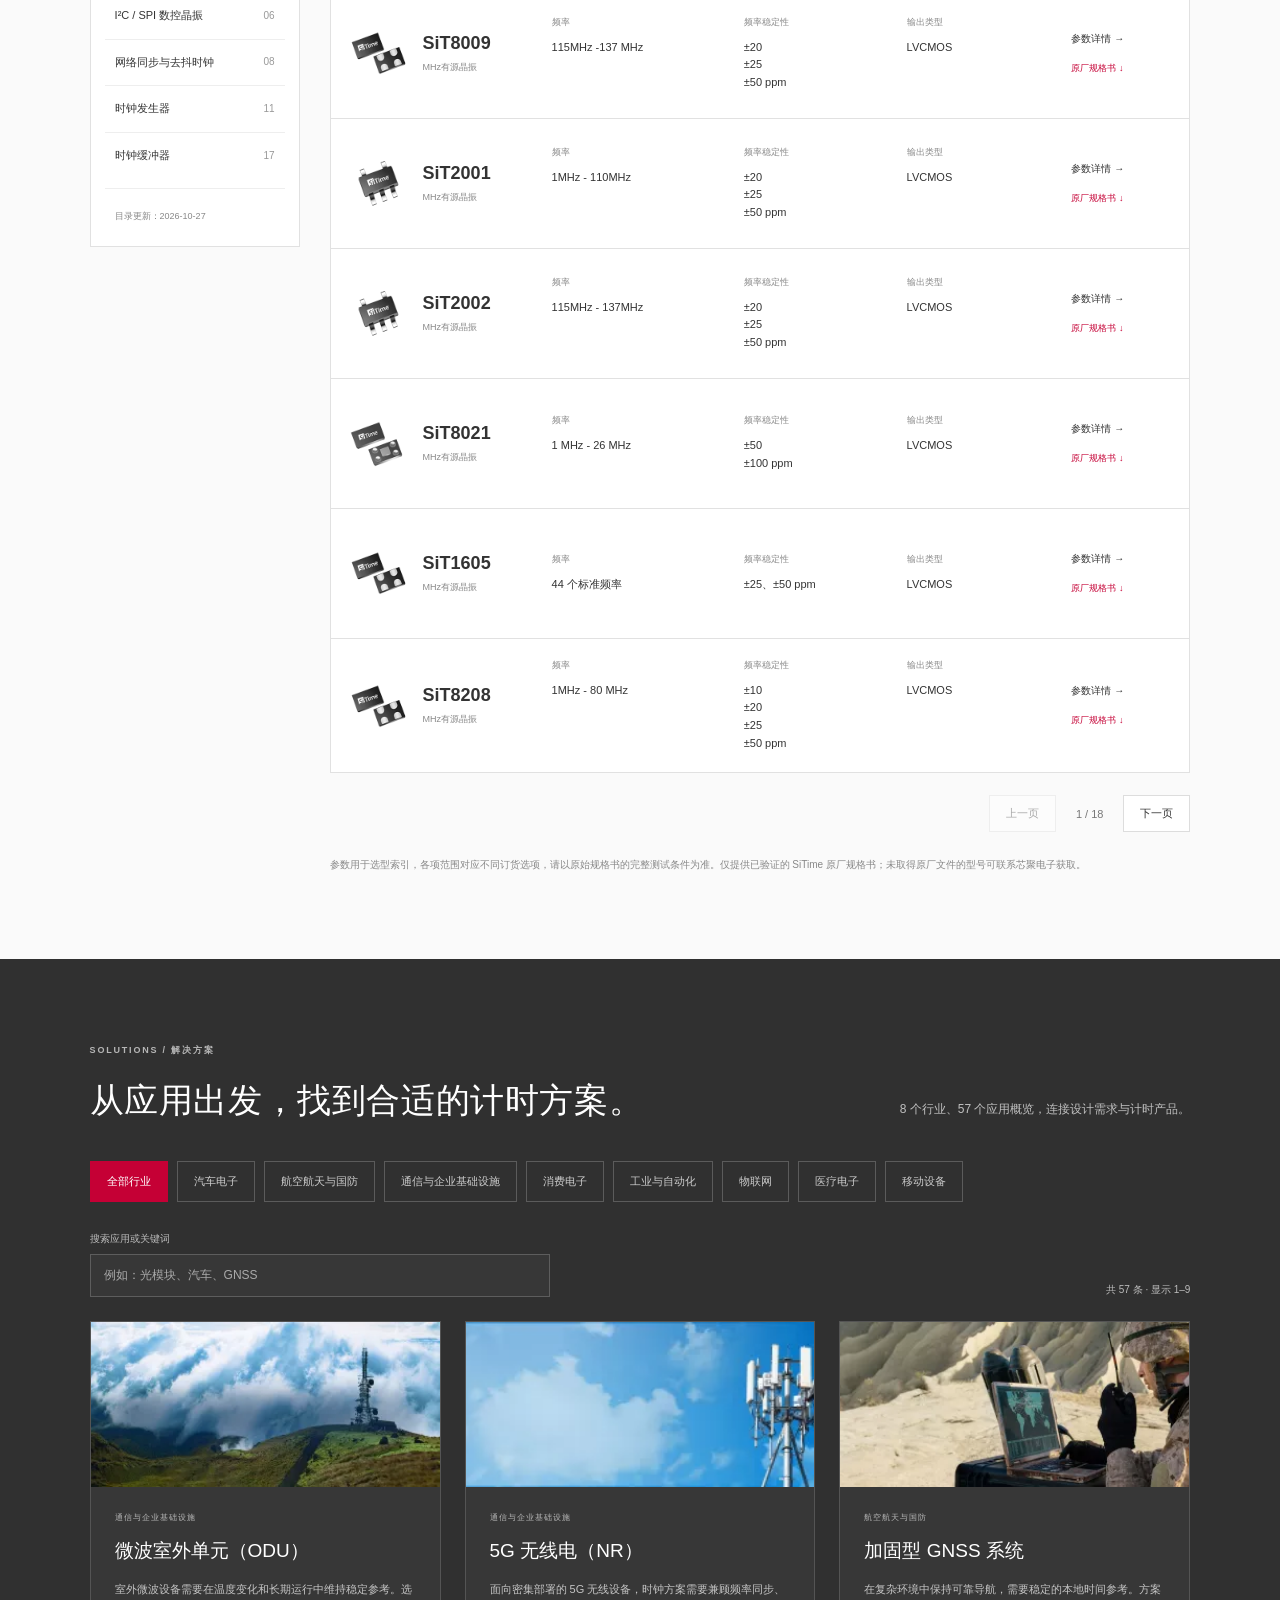
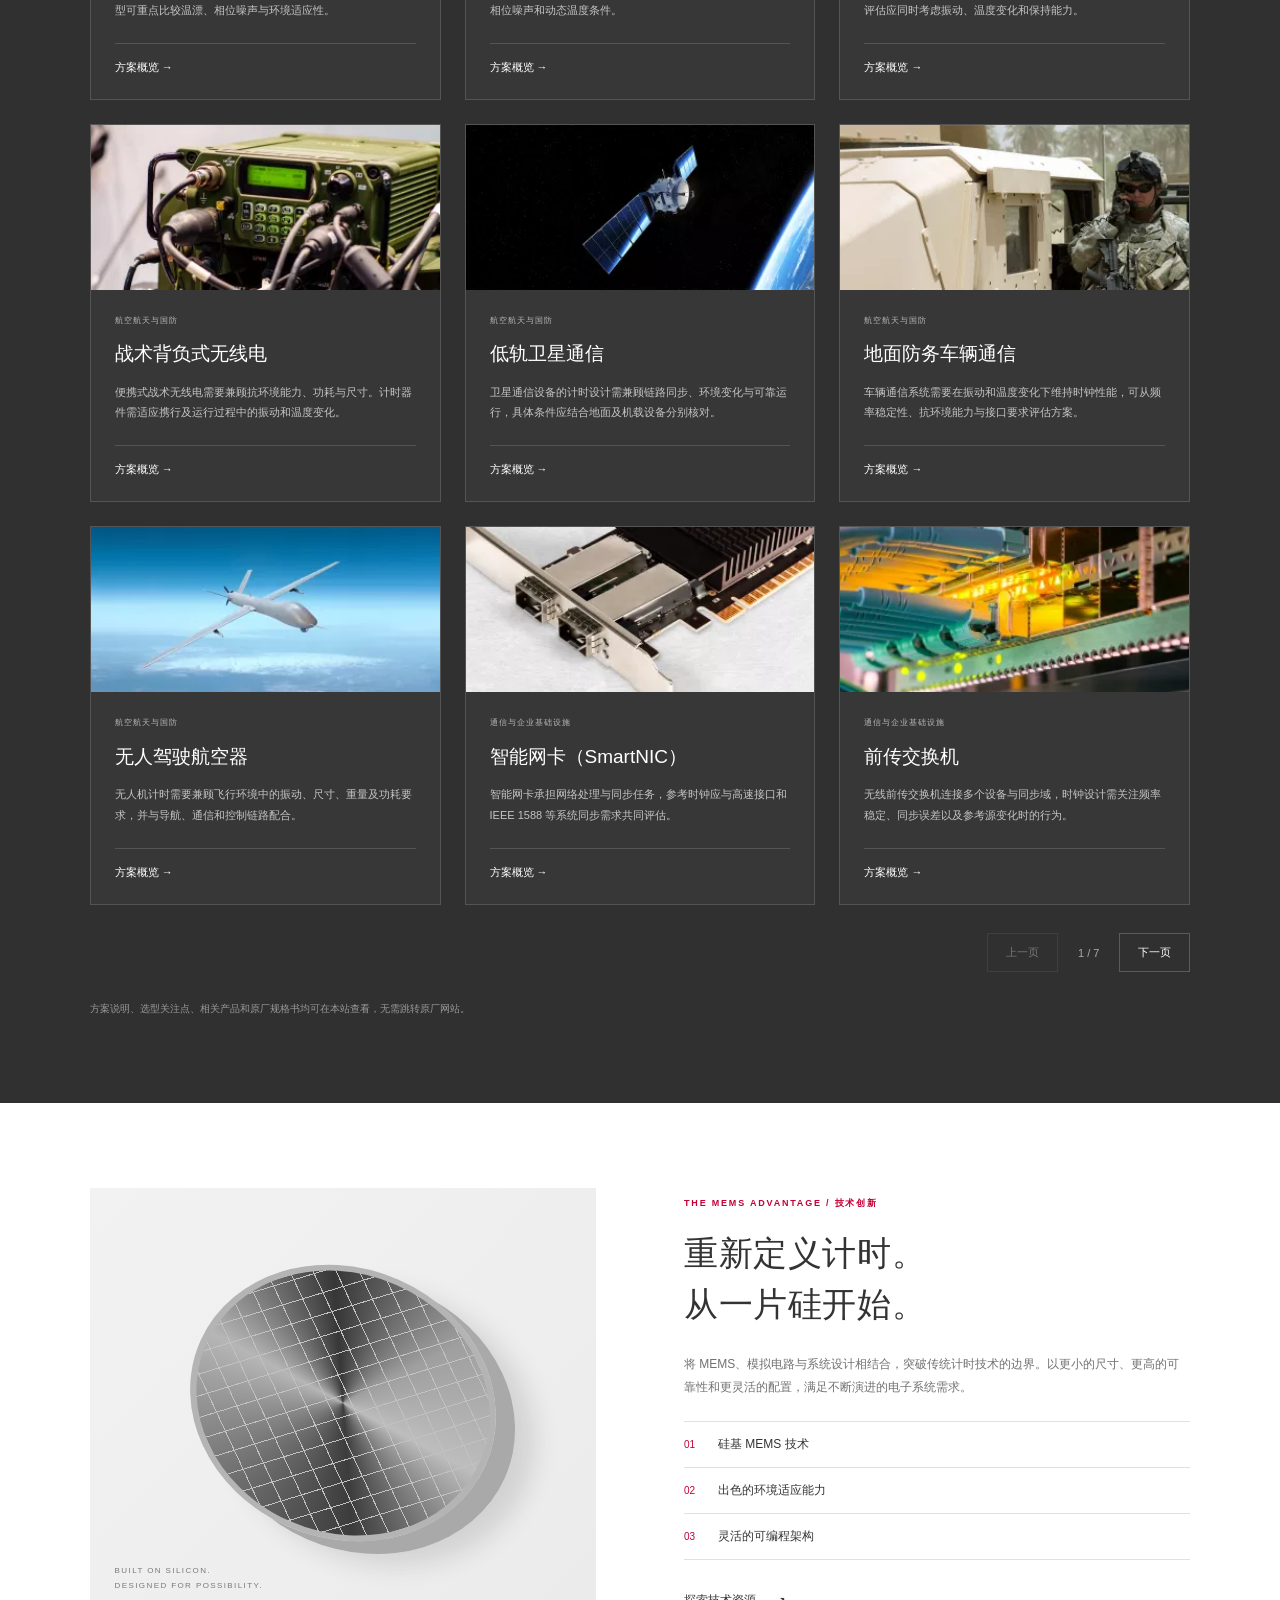
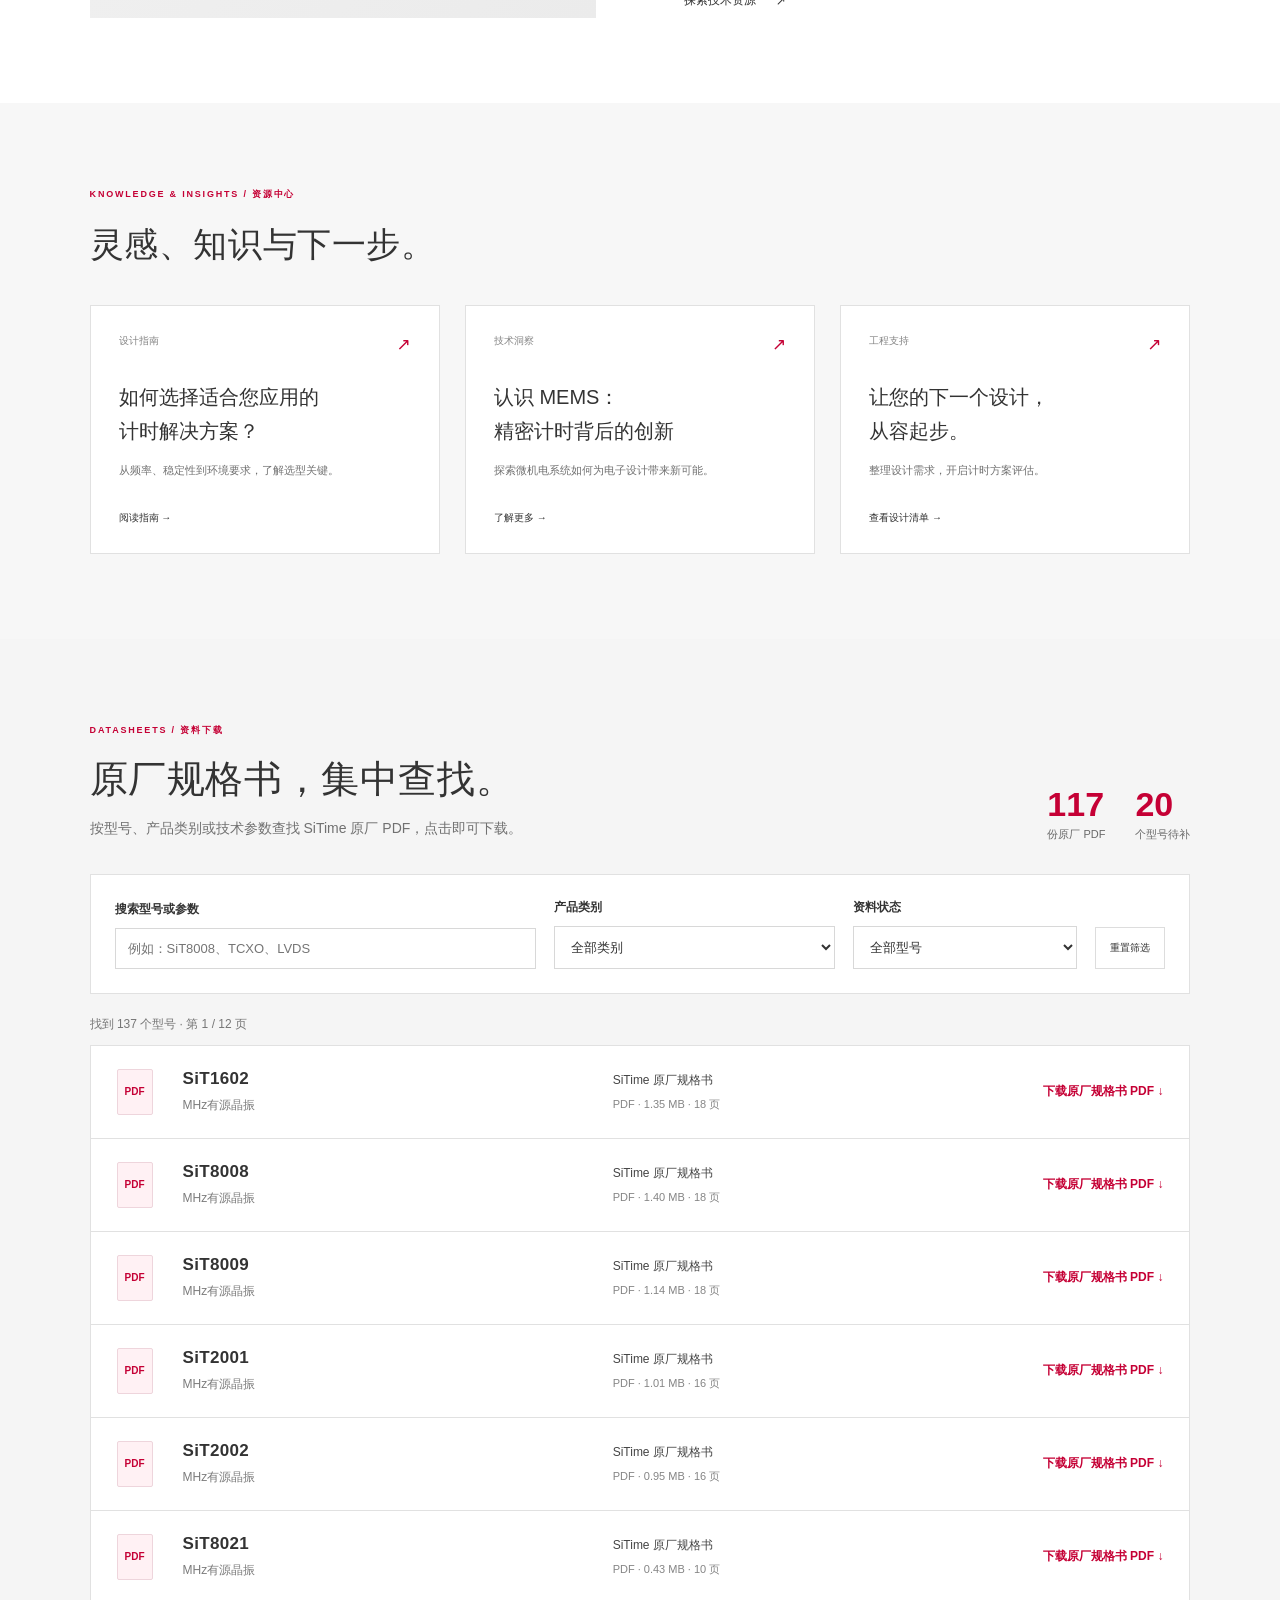
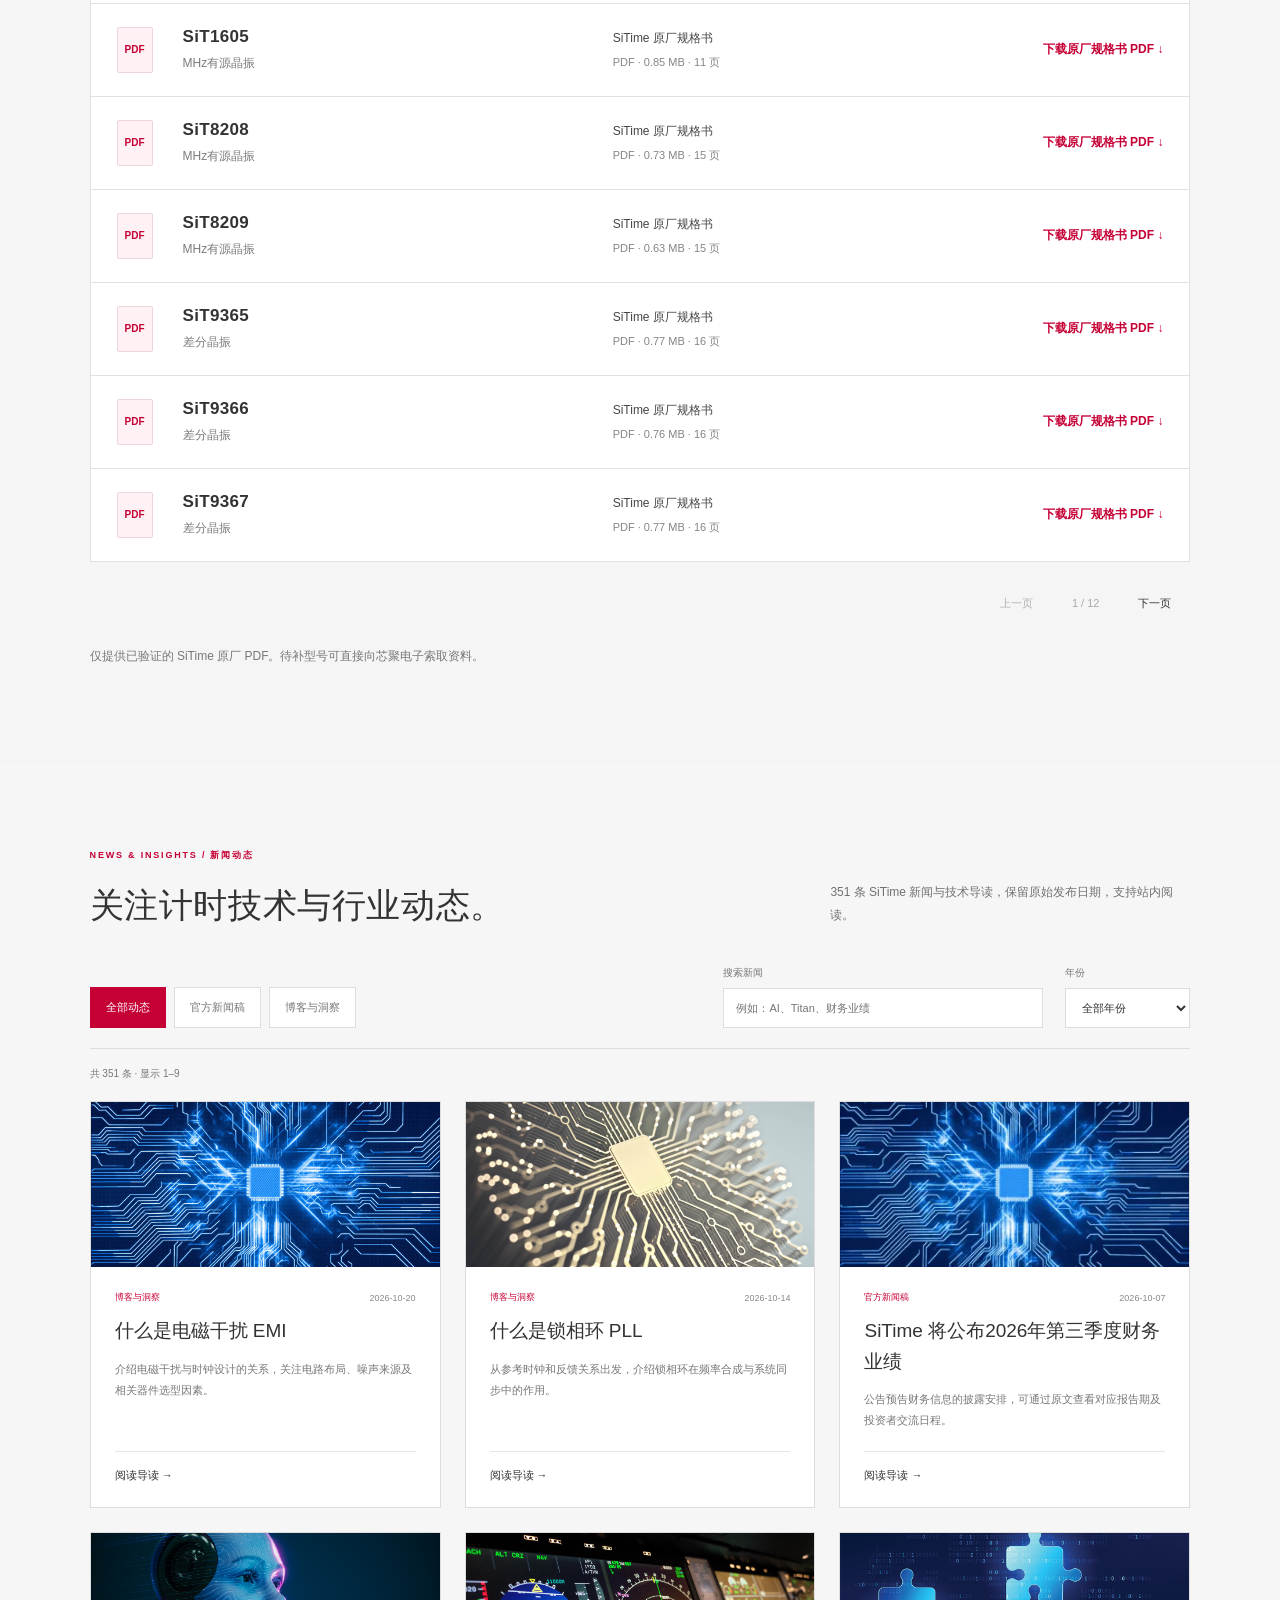
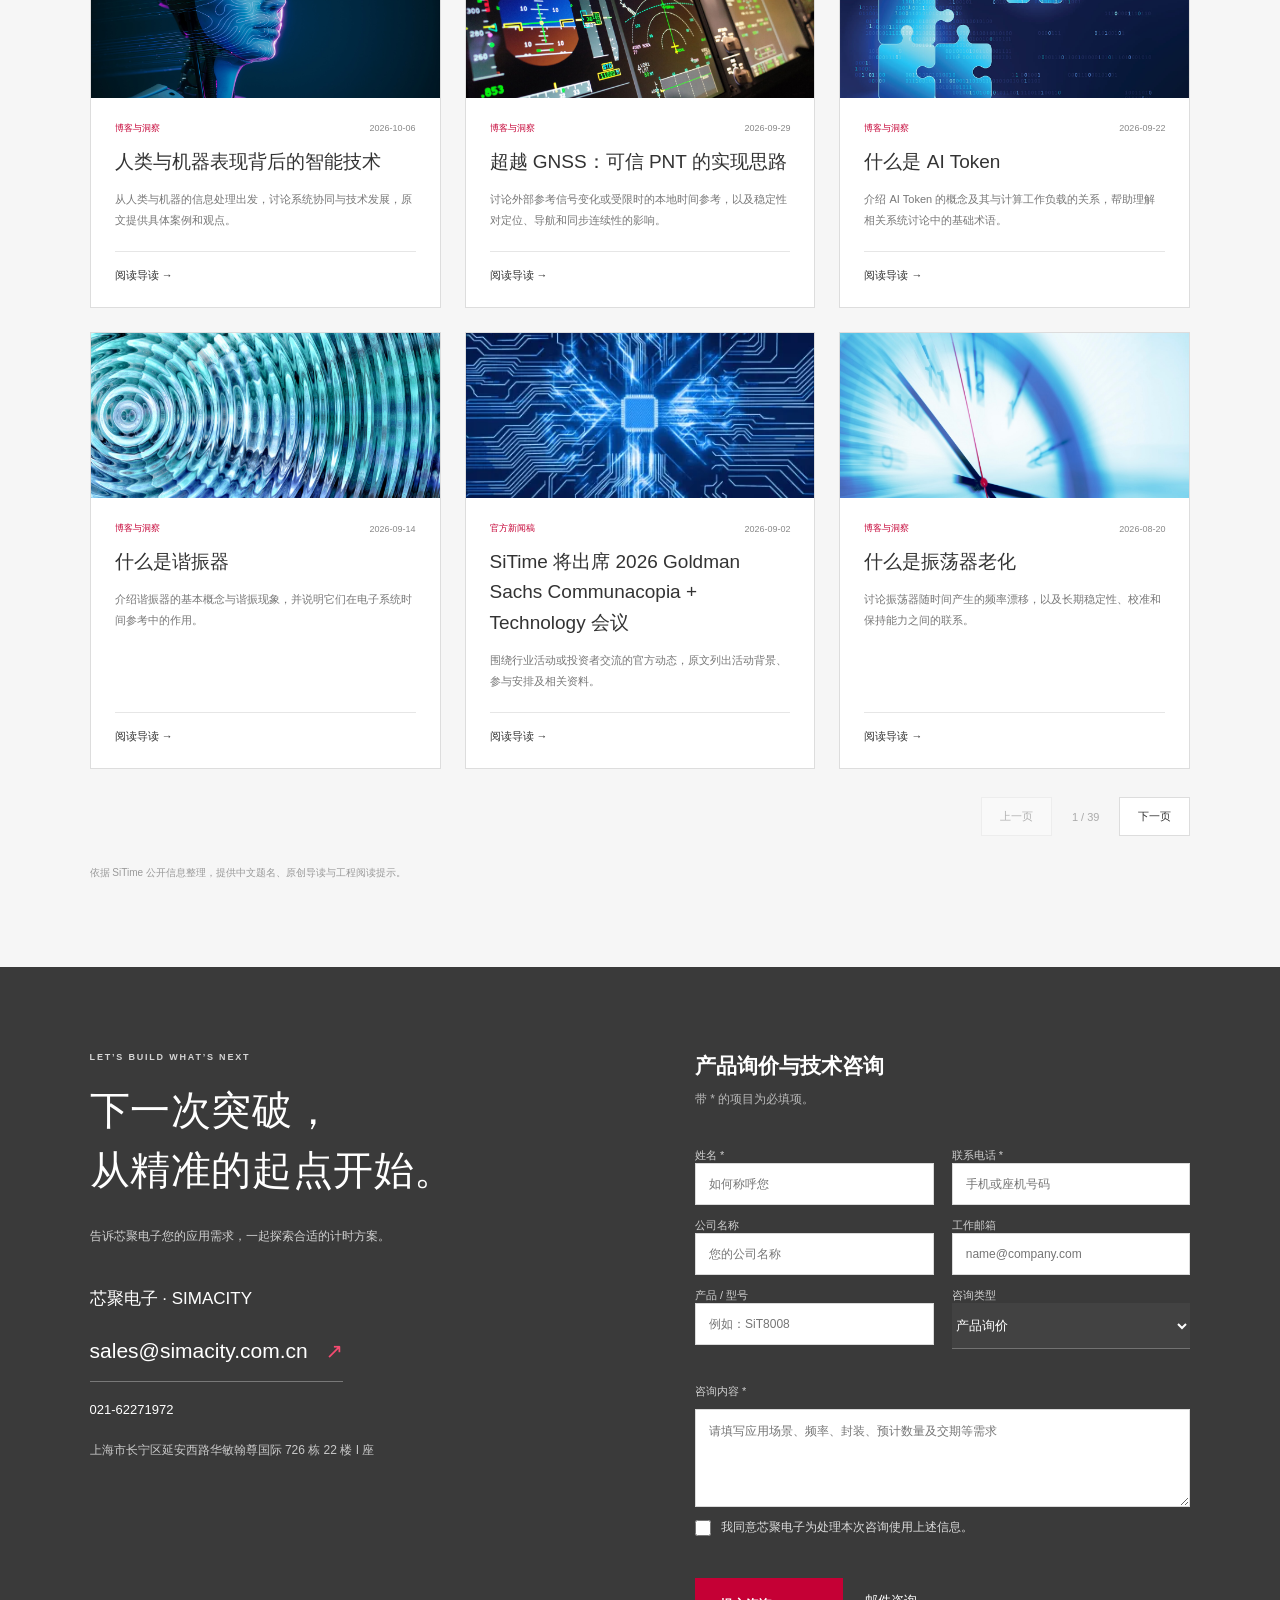
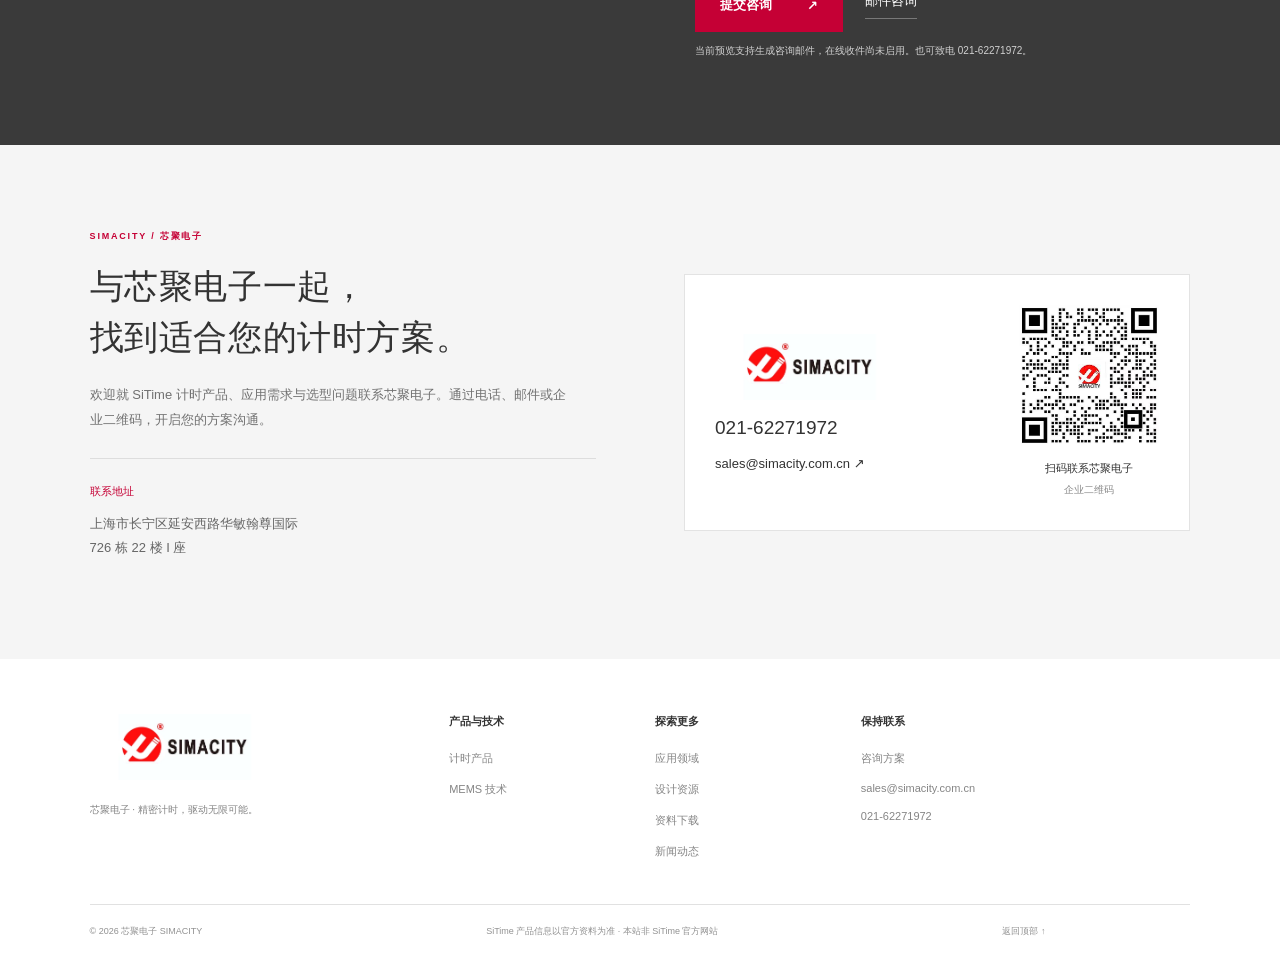
==== commit 3aa739af: "Add Home navigation and place Downloads immediately after Solutions" ====
--- a/index.html
+++ b/index.html
@@ -24,7 +24,7 @@
 </head>
 <body>
 <div class="announcement">以精密计时，释放 AI 基础设施的无限潜能 <a href="#applications">探索应用 <span>↗</span></a></div>
-<header class="header"><div class="brand-pair"><a class="simacity-brand" href="#about" aria-label="芯聚电子 SIMACITY"><img src="[data-uri]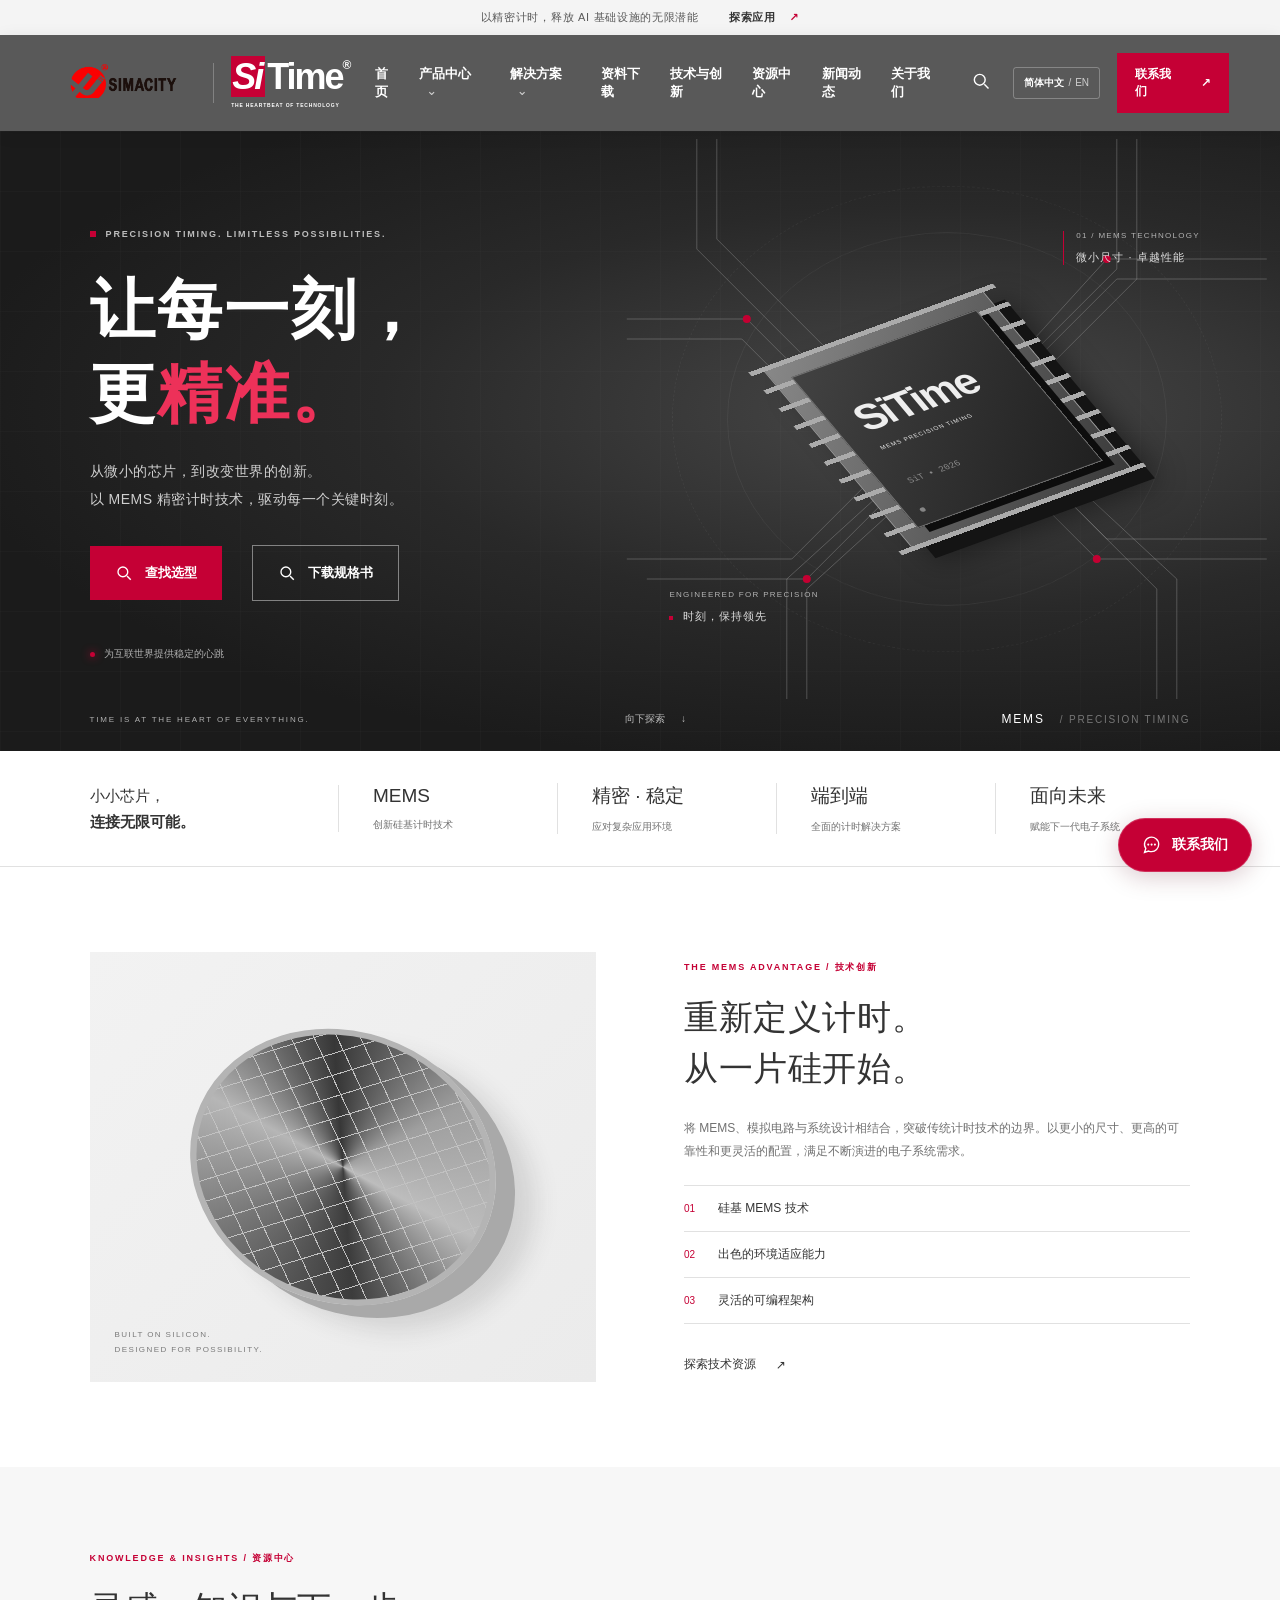
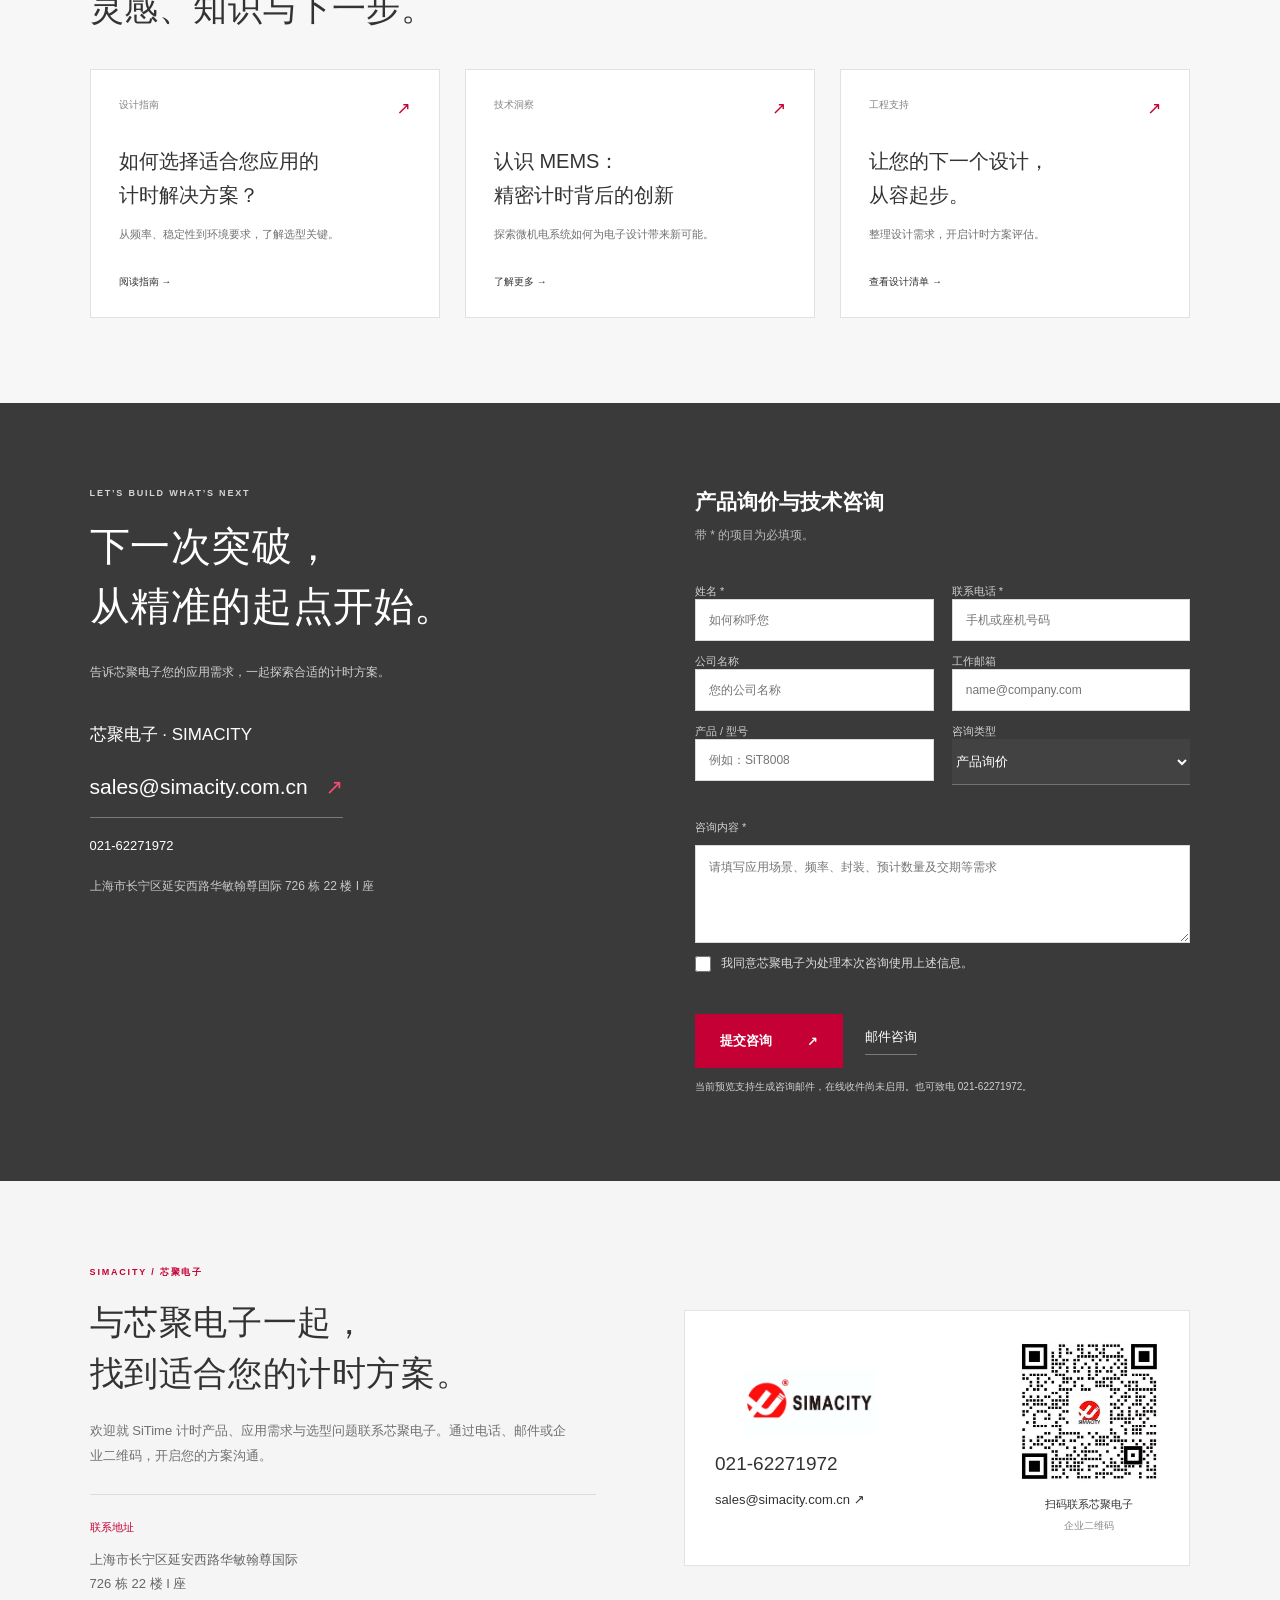
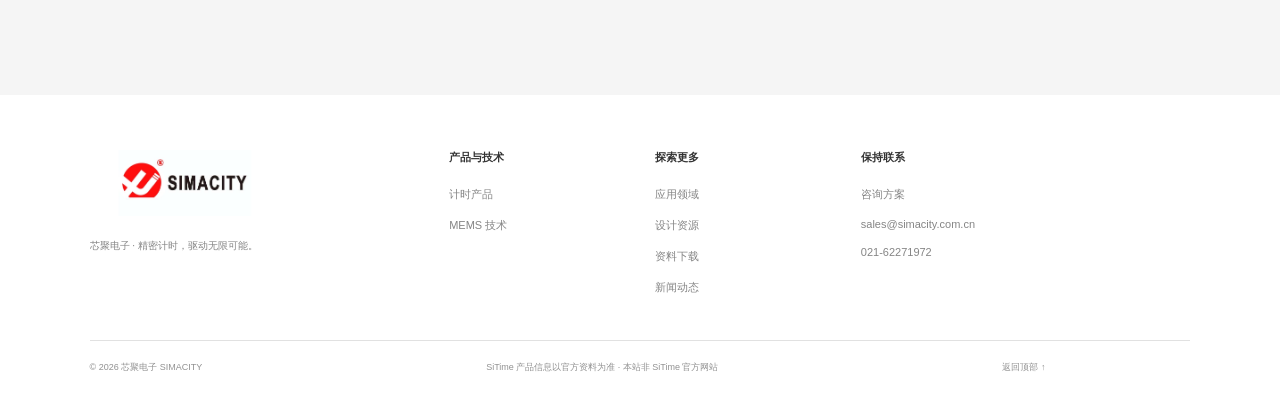
==== commit 8b08e830: "Streamline homepage and move product search and datasheets into independent centers" ====
--- a/index.html
+++ b/index.html
@@ -15,56 +15,26 @@
 <script defer src="app.js"></script>
 <script defer src="site-pages-config.js"></script>
 <script defer src="page-links.js"></script>
-<script defer src="catalog.js"></script>
-<script defer src="content.js"></script>
+
+
 <script defer src="inquiry-config.js"></script>
 <script defer src="inquiry.js"></script>
-<script defer src="downloads.js"></script>
+
 <script defer src="local-routes.js"></script>
 </head>
 <body>
-<div class="announcement">以精密计时，释放 AI 基础设施的无限潜能 <a href="#applications">探索应用 <span>↗</span></a></div>
-<header class="header"><div class="brand-pair"><a class="simacity-brand" href="#about" aria-label="芯聚电子 SIMACITY"><img src="[data-uri]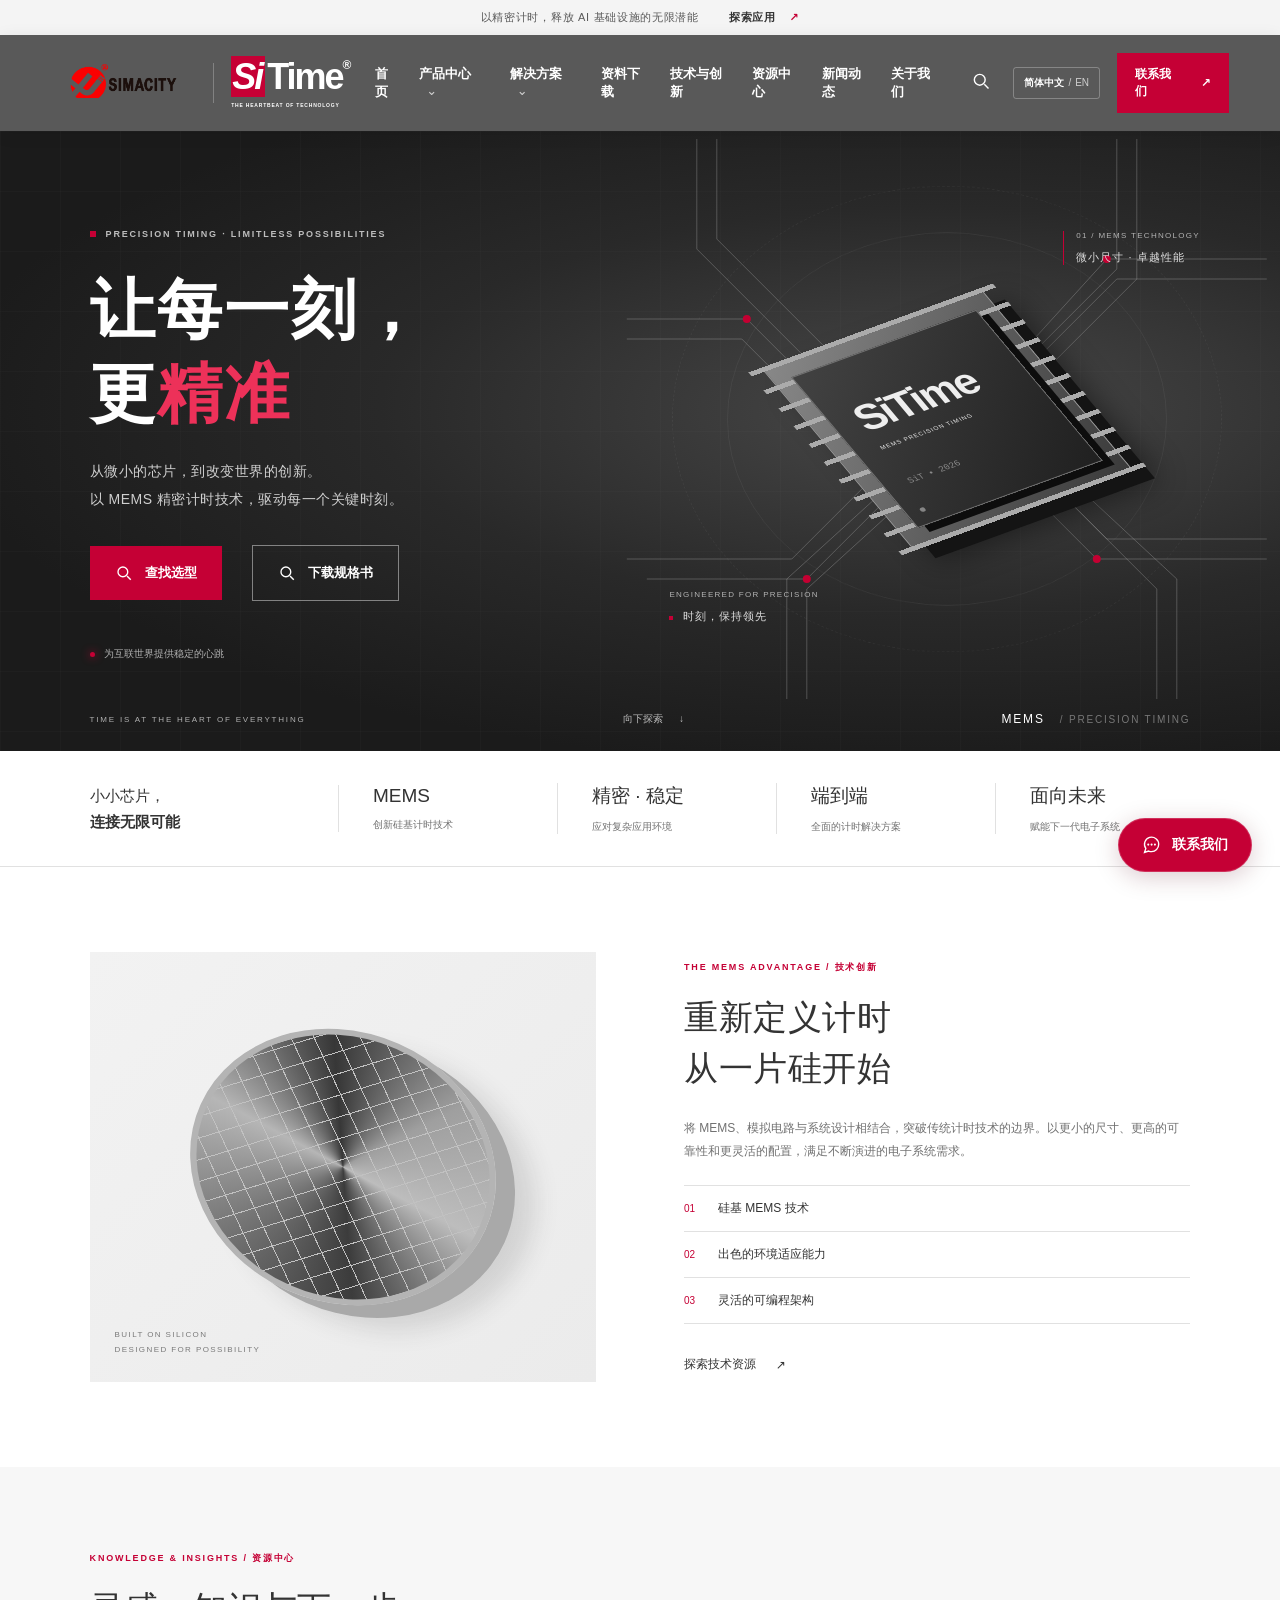
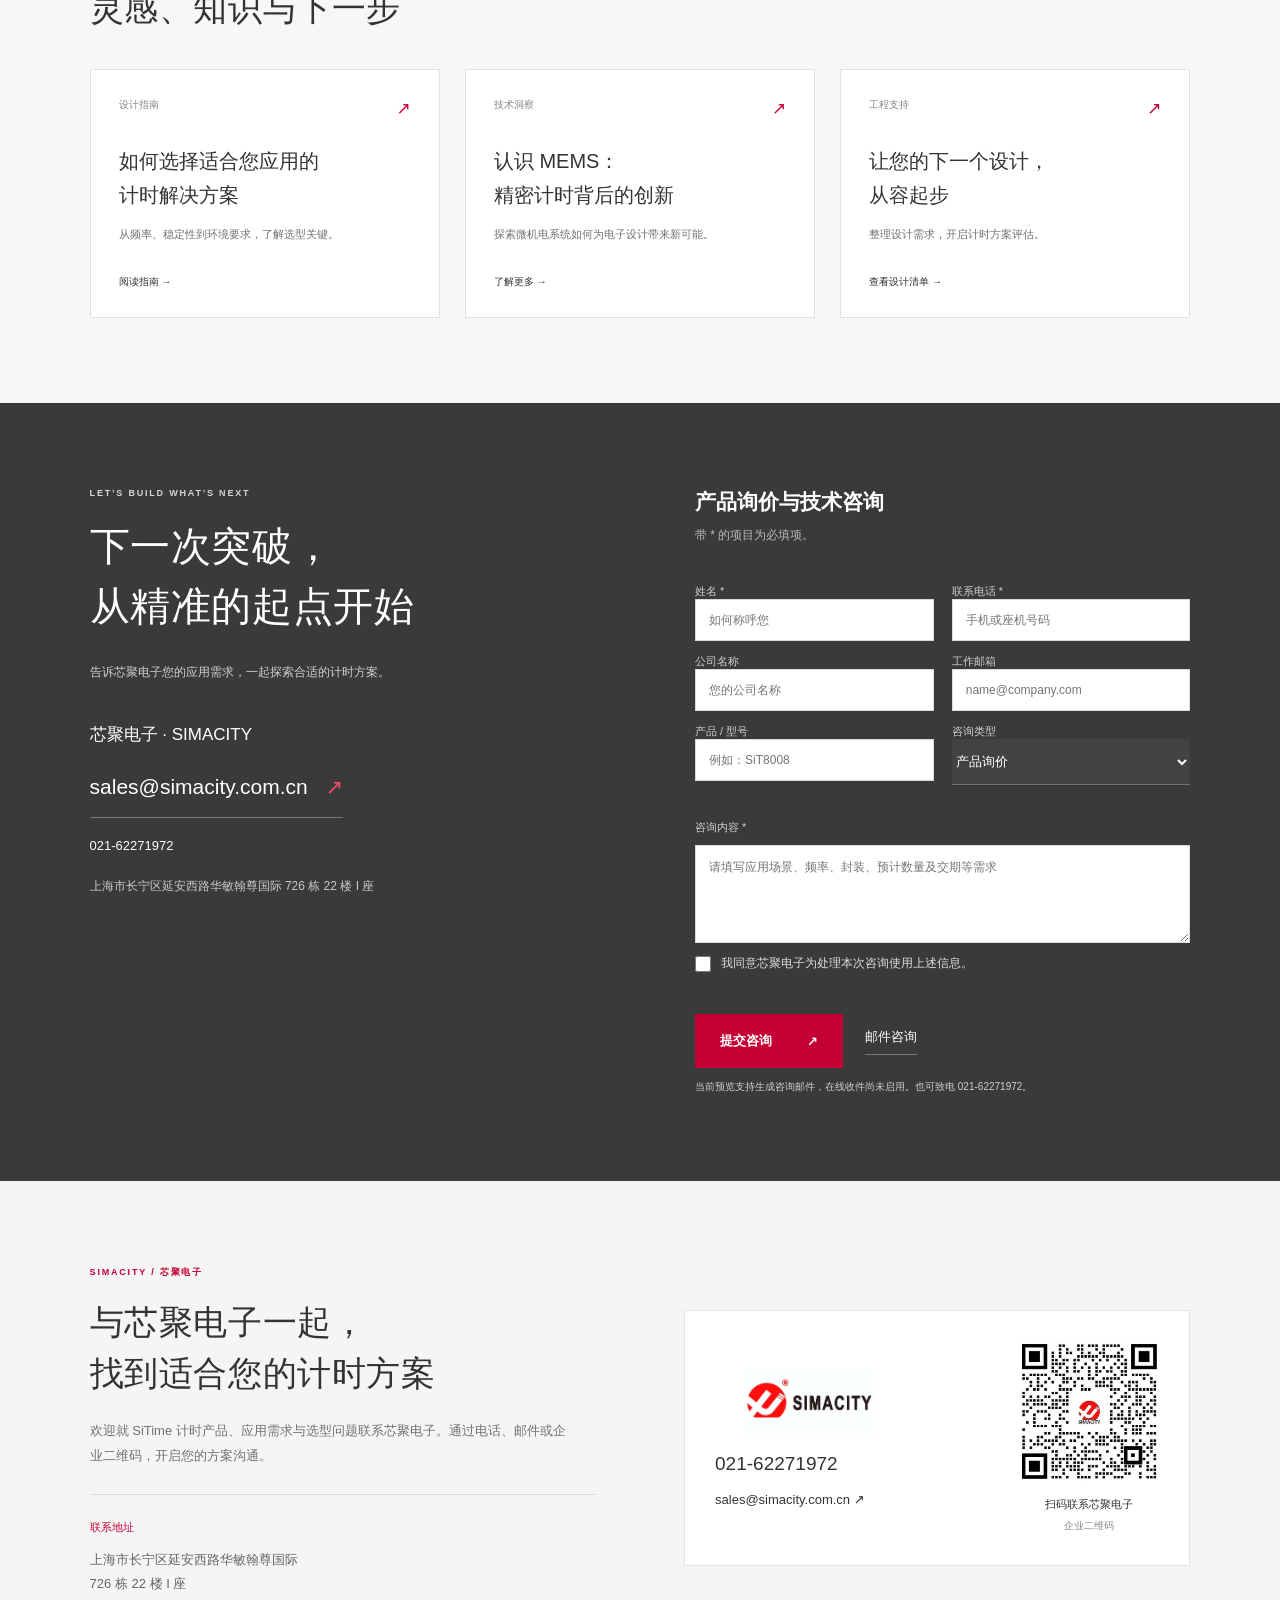
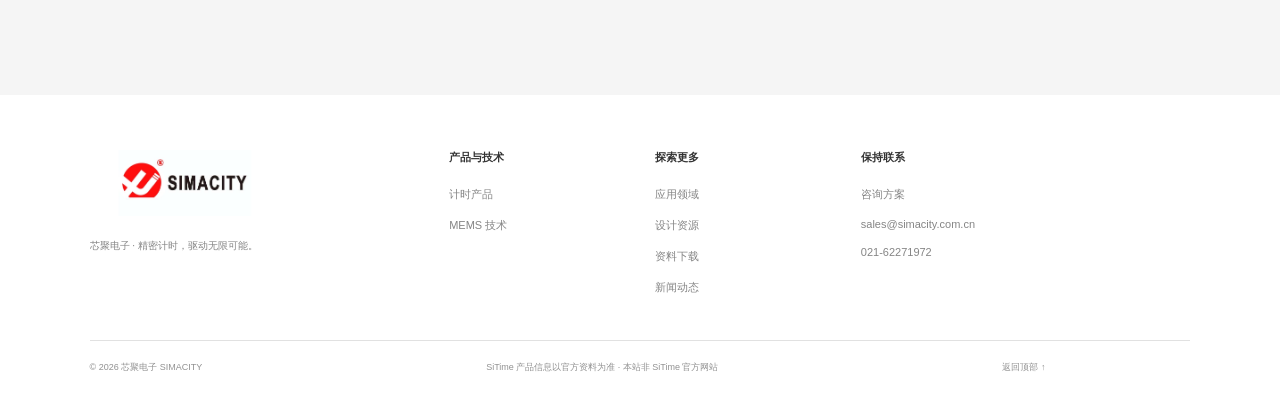
==== commit 58da1be4: "Remove terminal punctuation from headings while preserving body copy" ====
--- a/index.html
+++ b/index.html
@@ -26,16 +26,16 @@
 <div class="announcement">以精密计时，释放 AI 基础设施的无限潜能 <a href="/solutions/" data-site-directory="solution">探索应用 <span>↗</span></a></div>
 <header class="header"><div class="brand-pair"><a class="simacity-brand" href="#about" aria-label="芯聚电子 SIMACITY"><img src="[data-uri]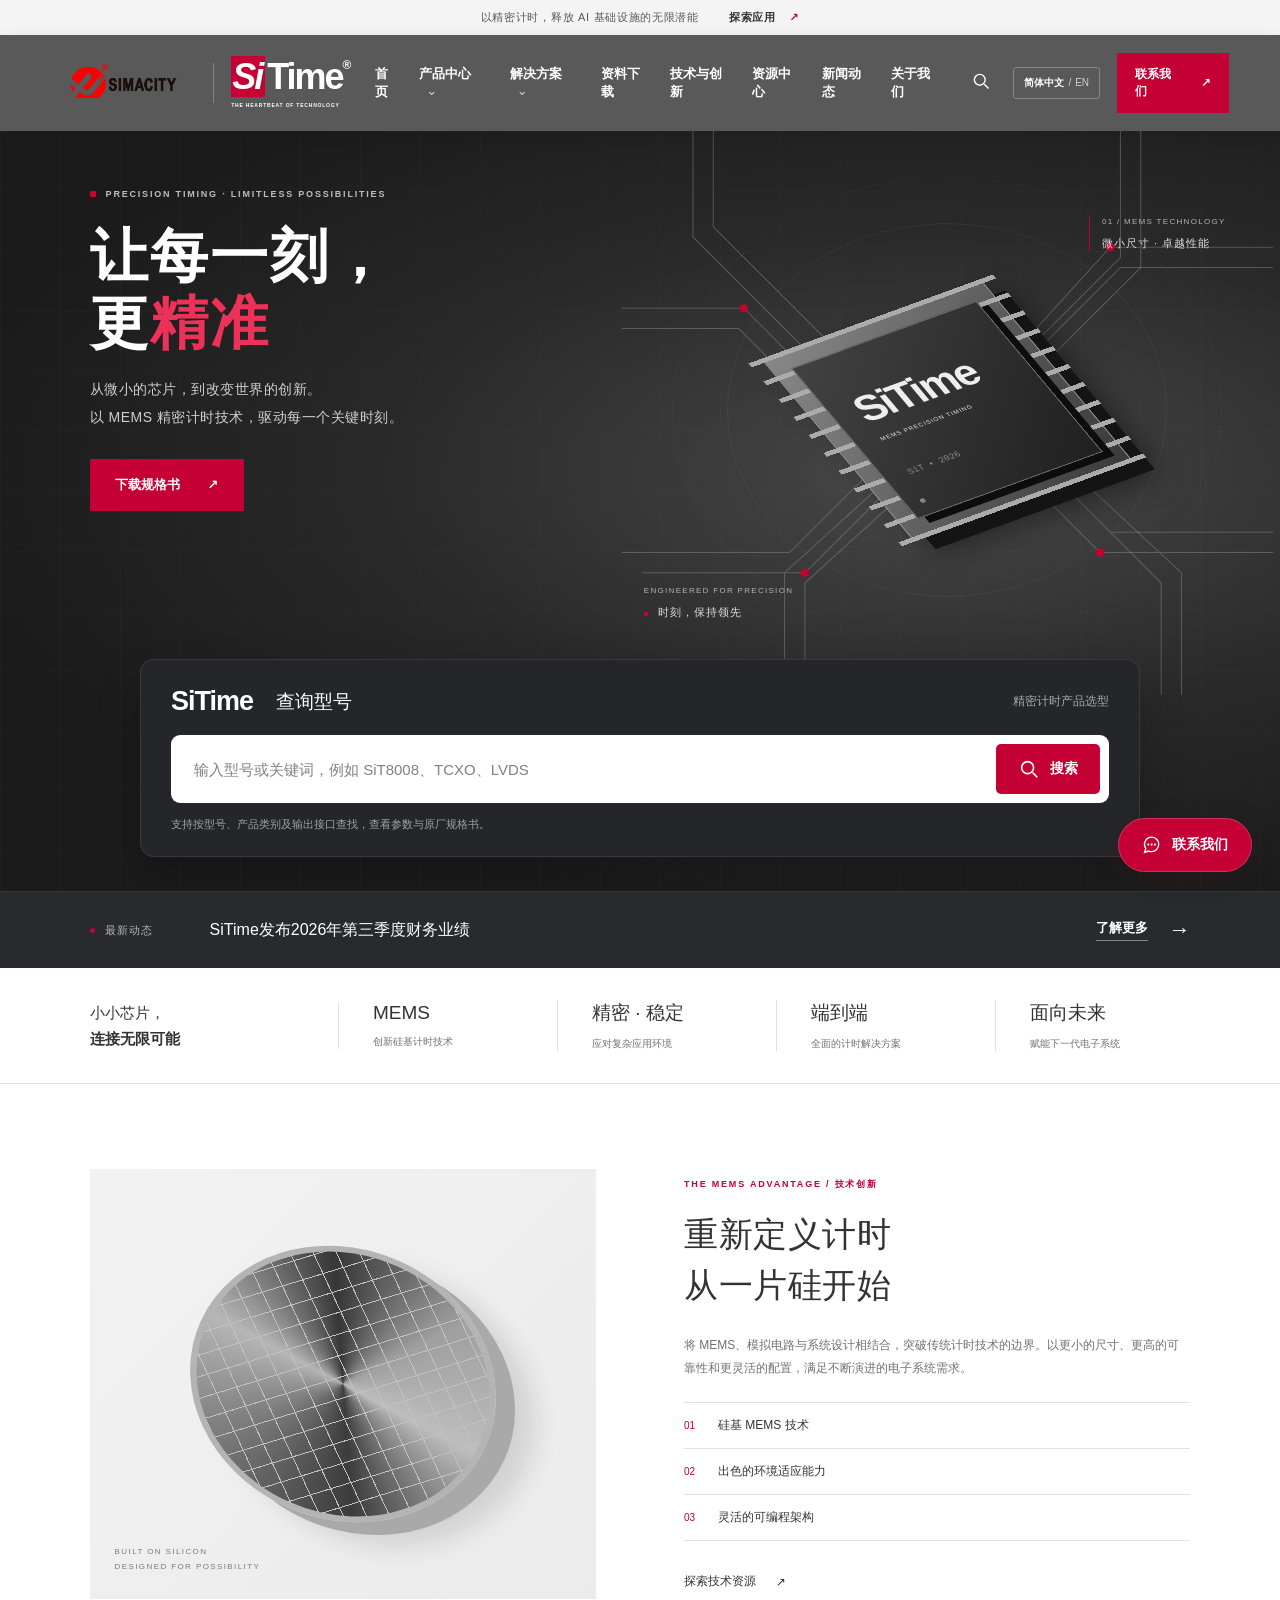
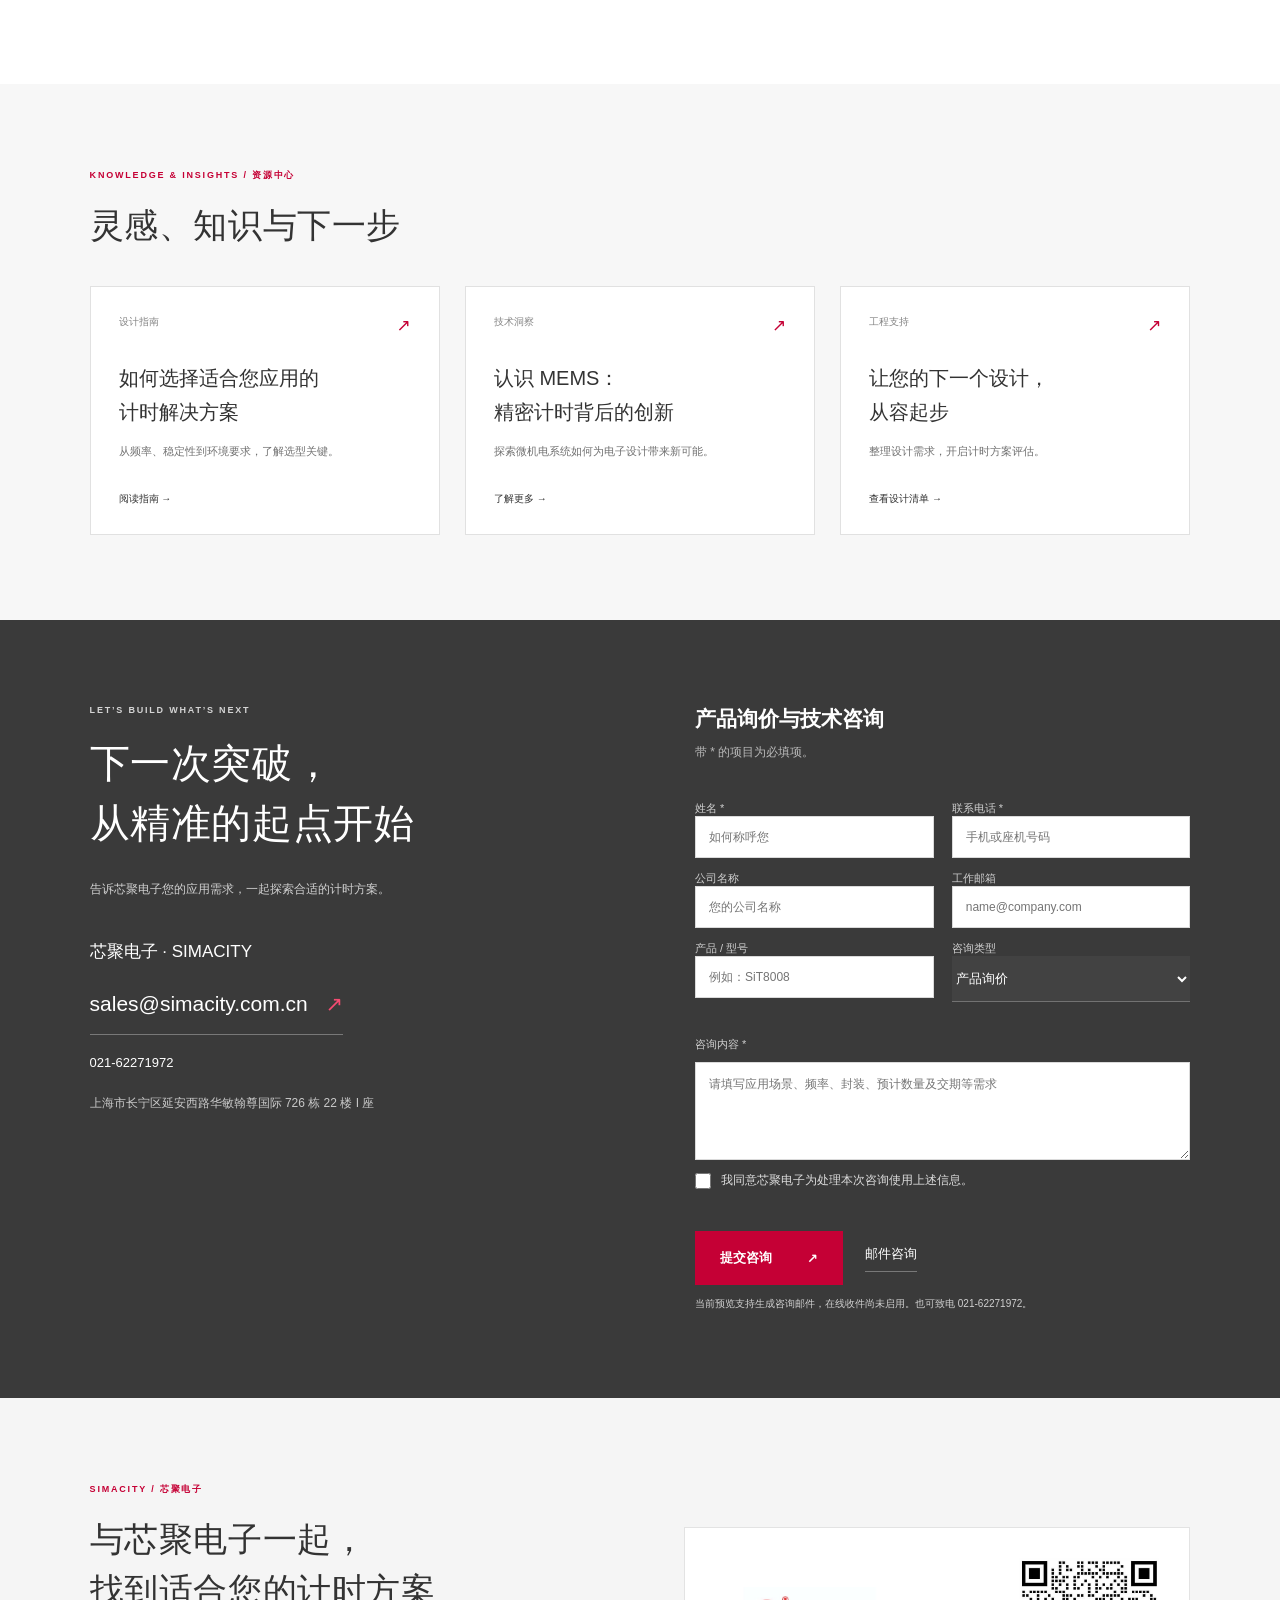
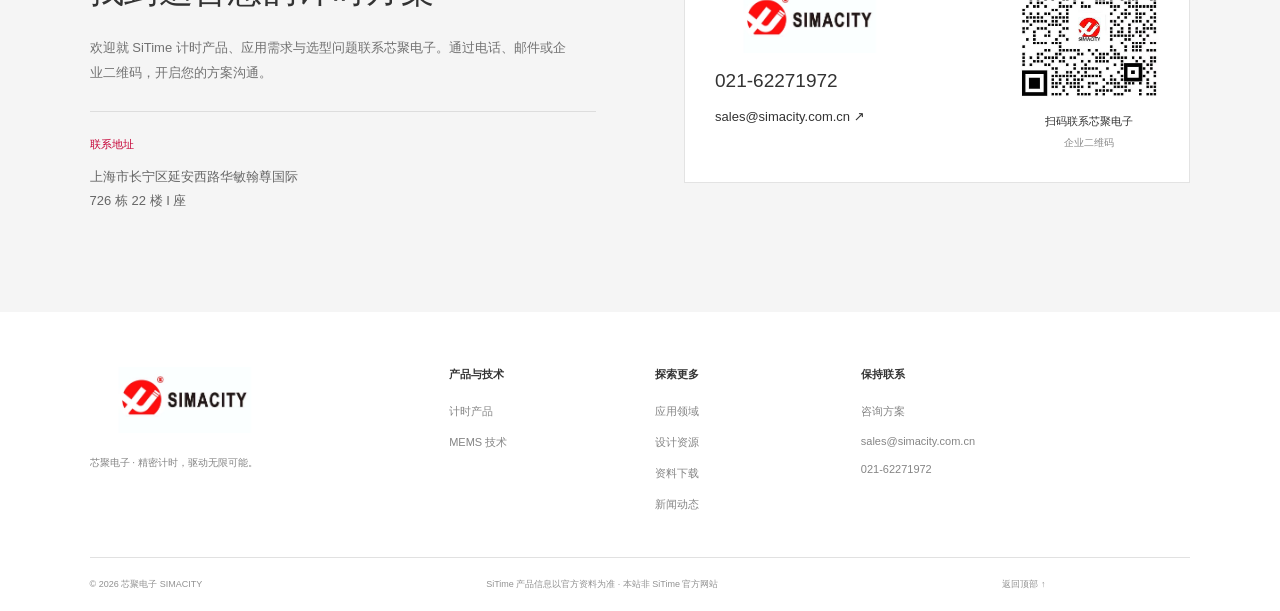
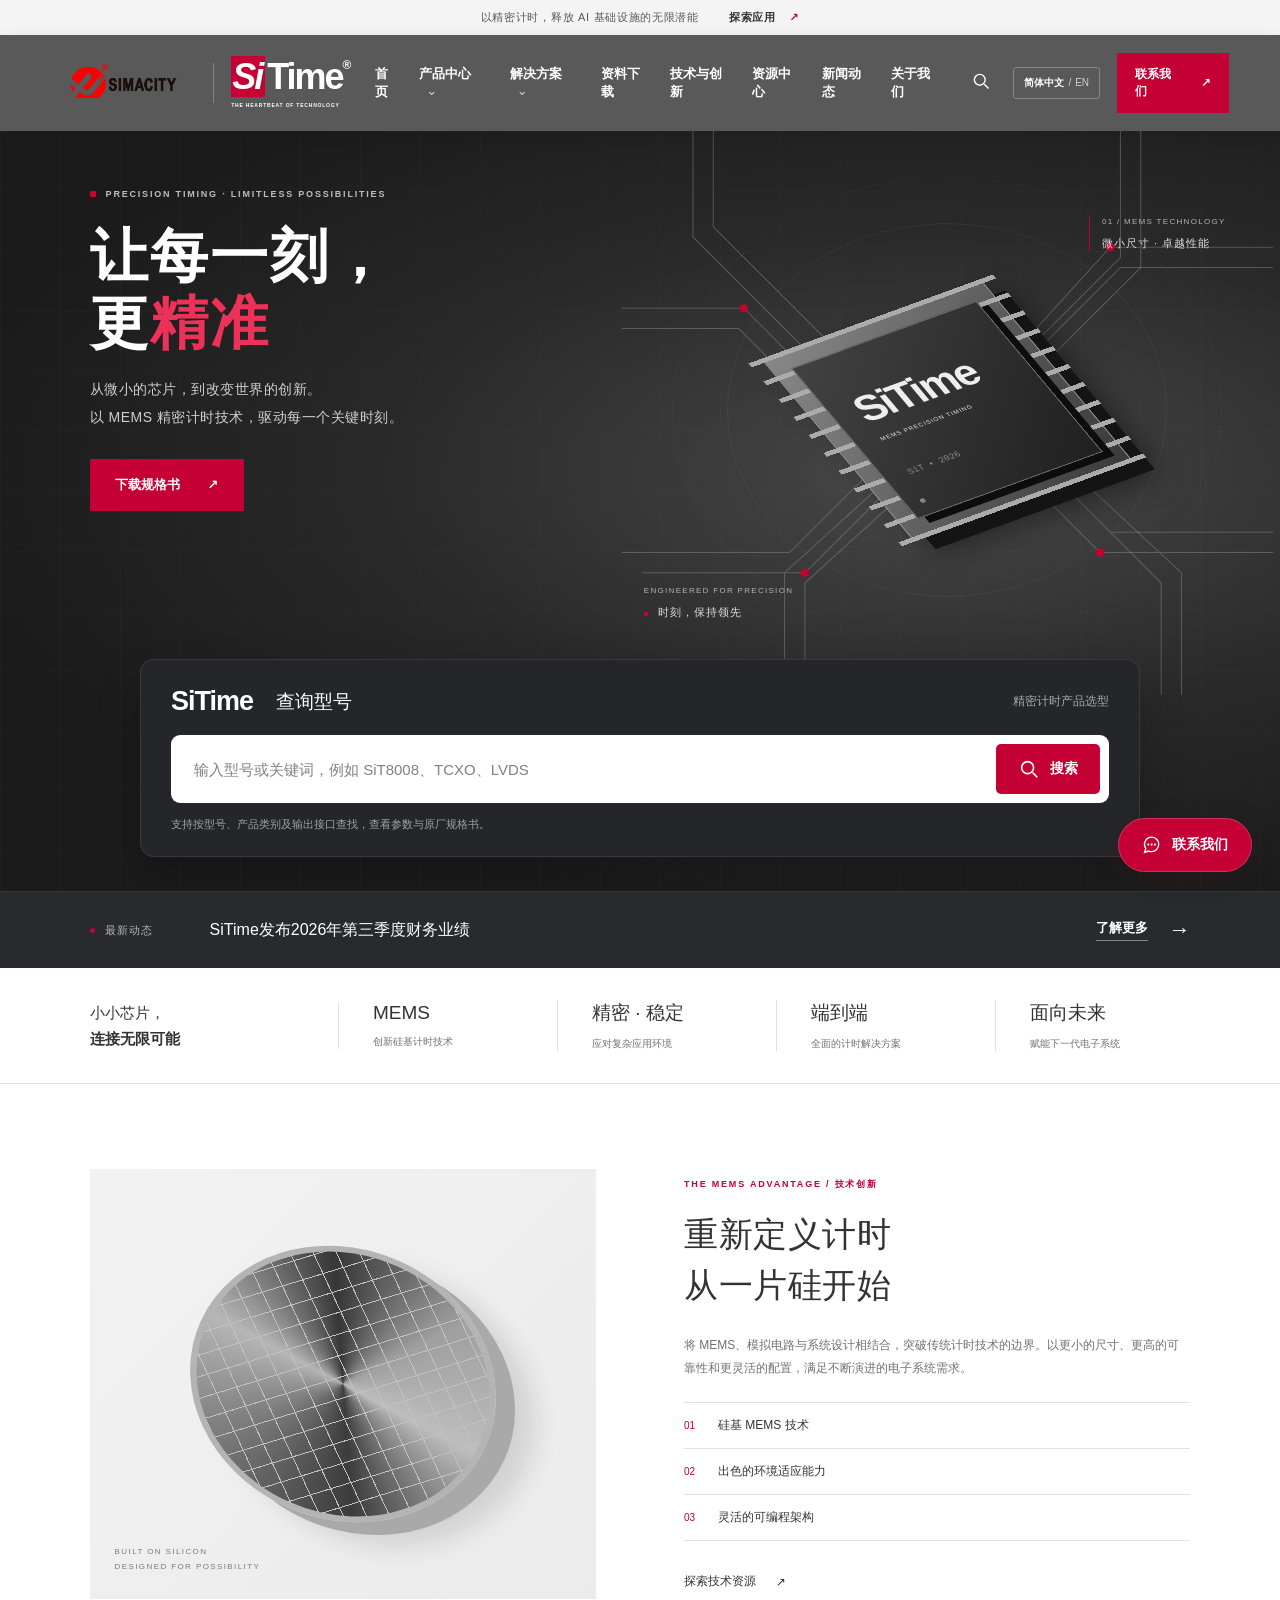
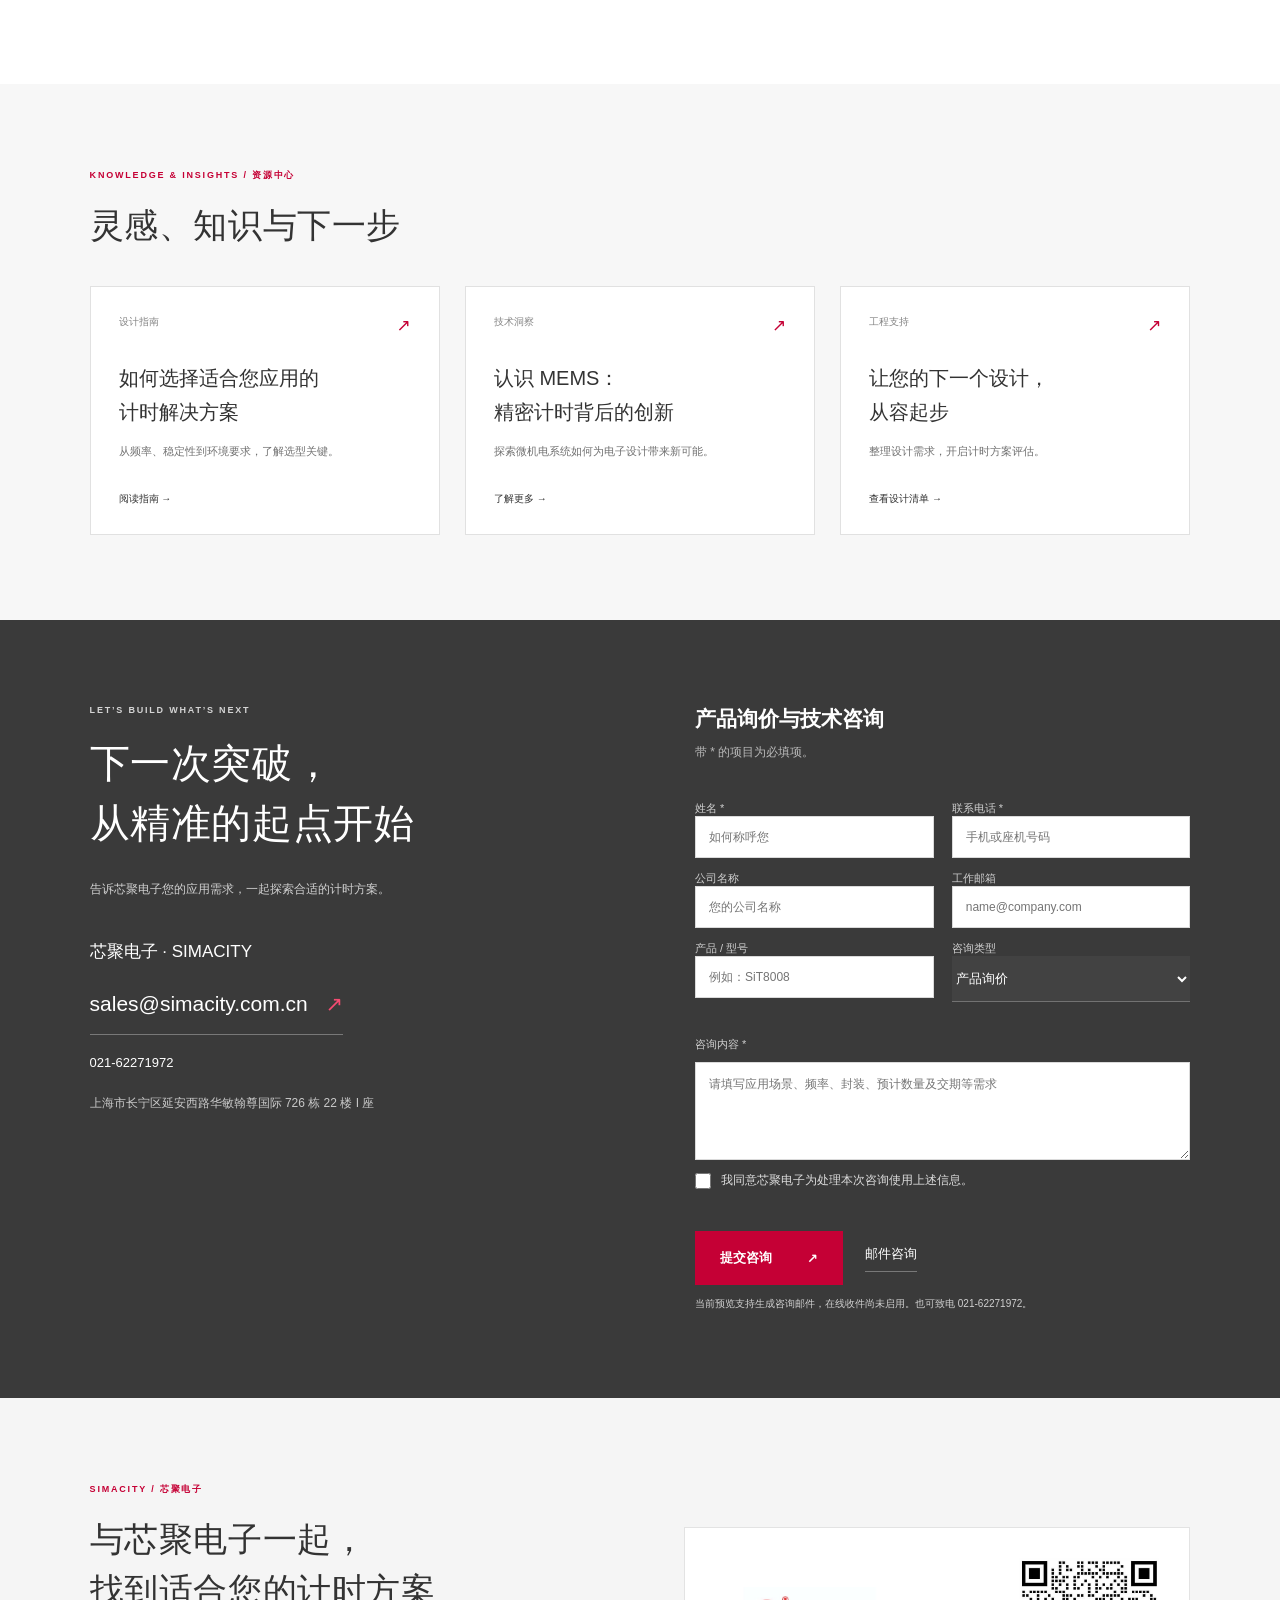
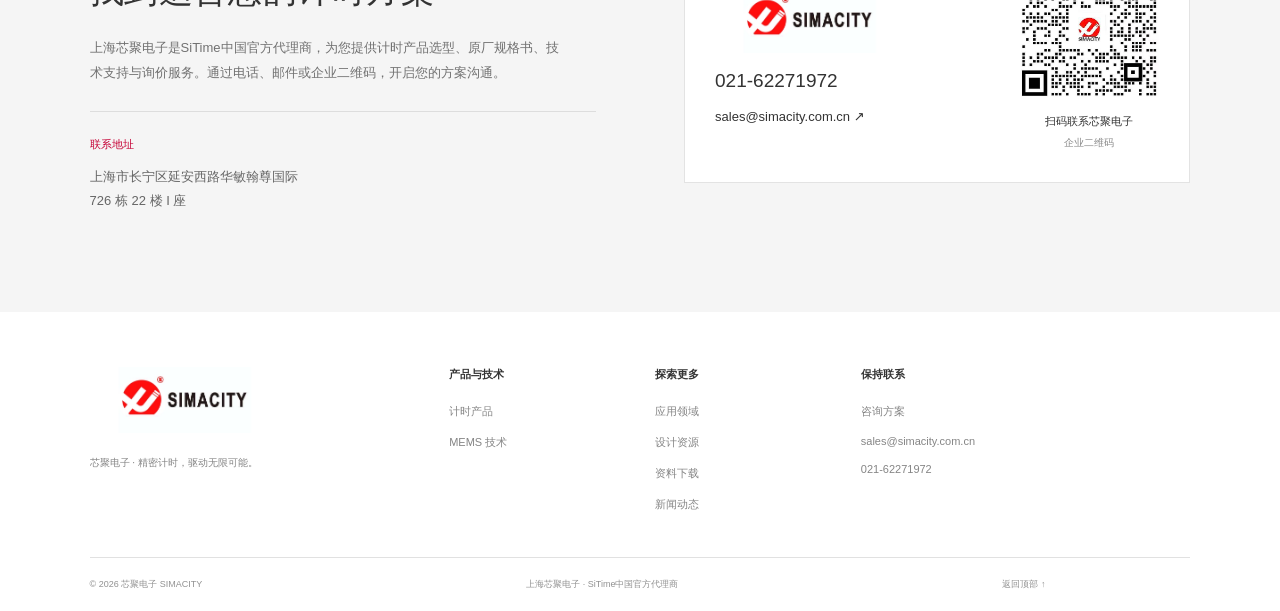
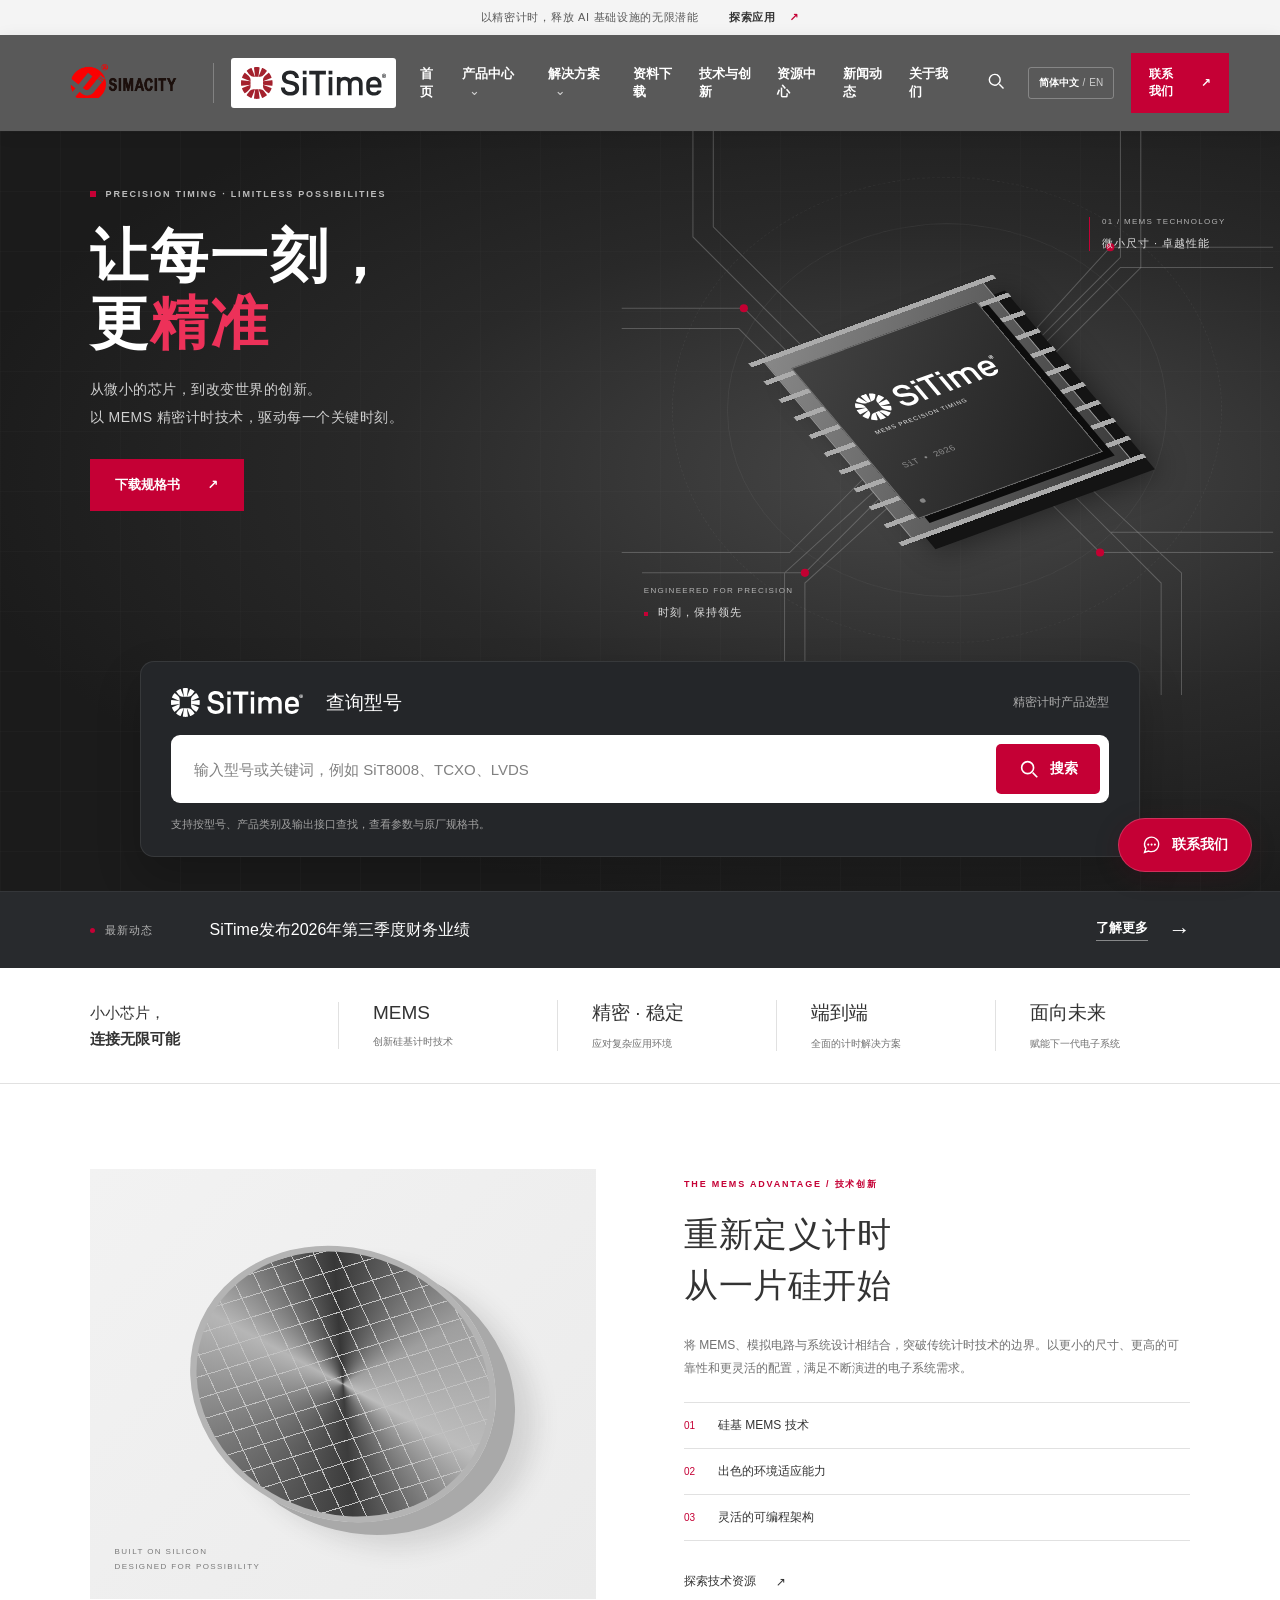
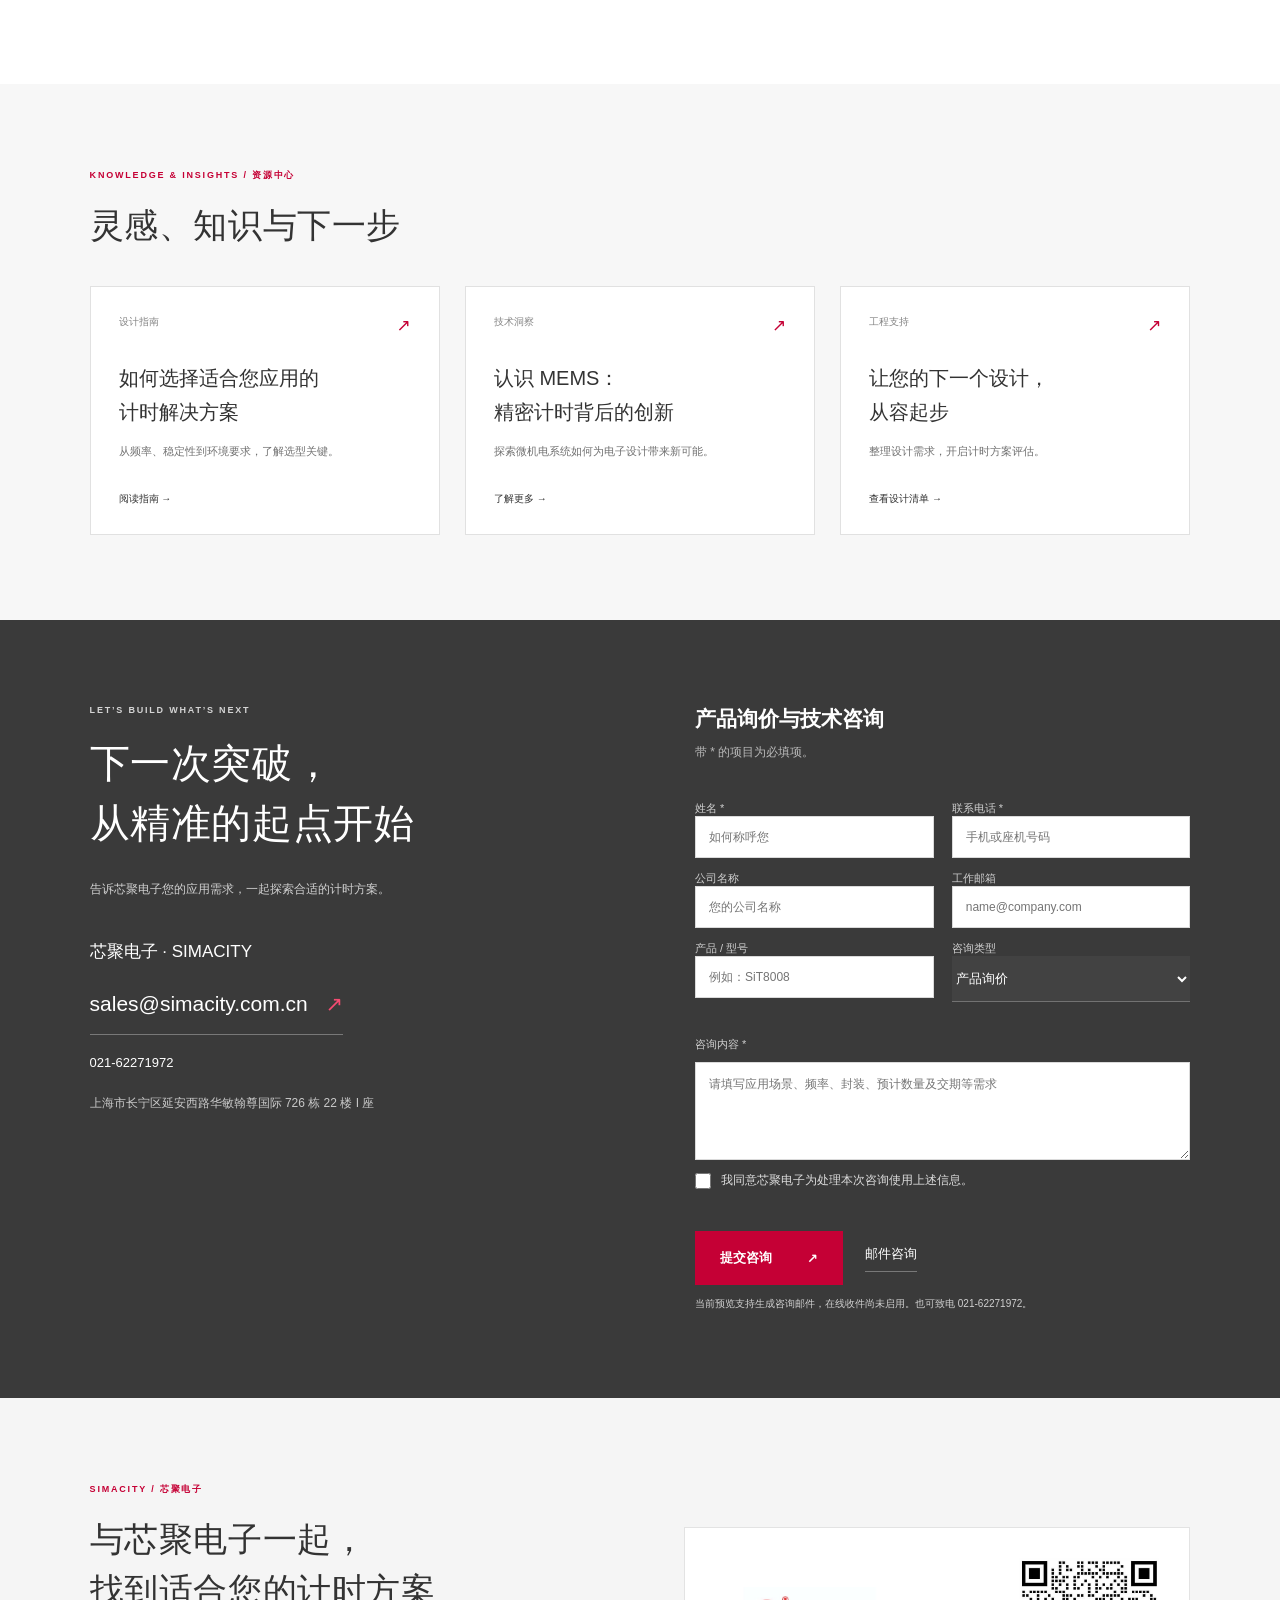
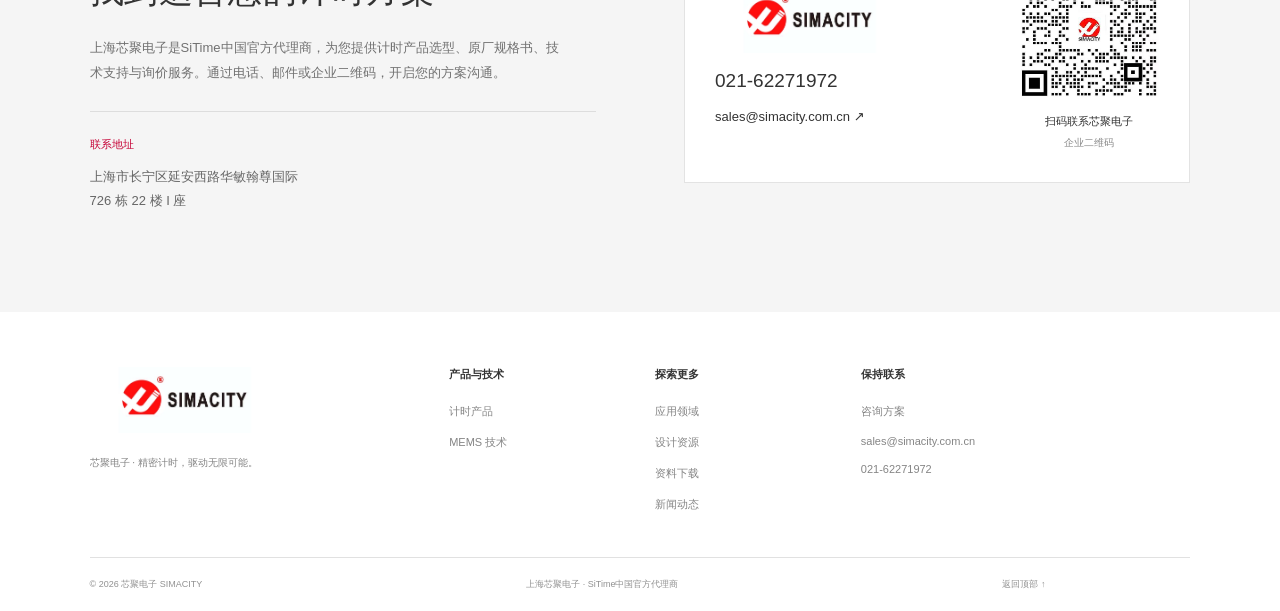
